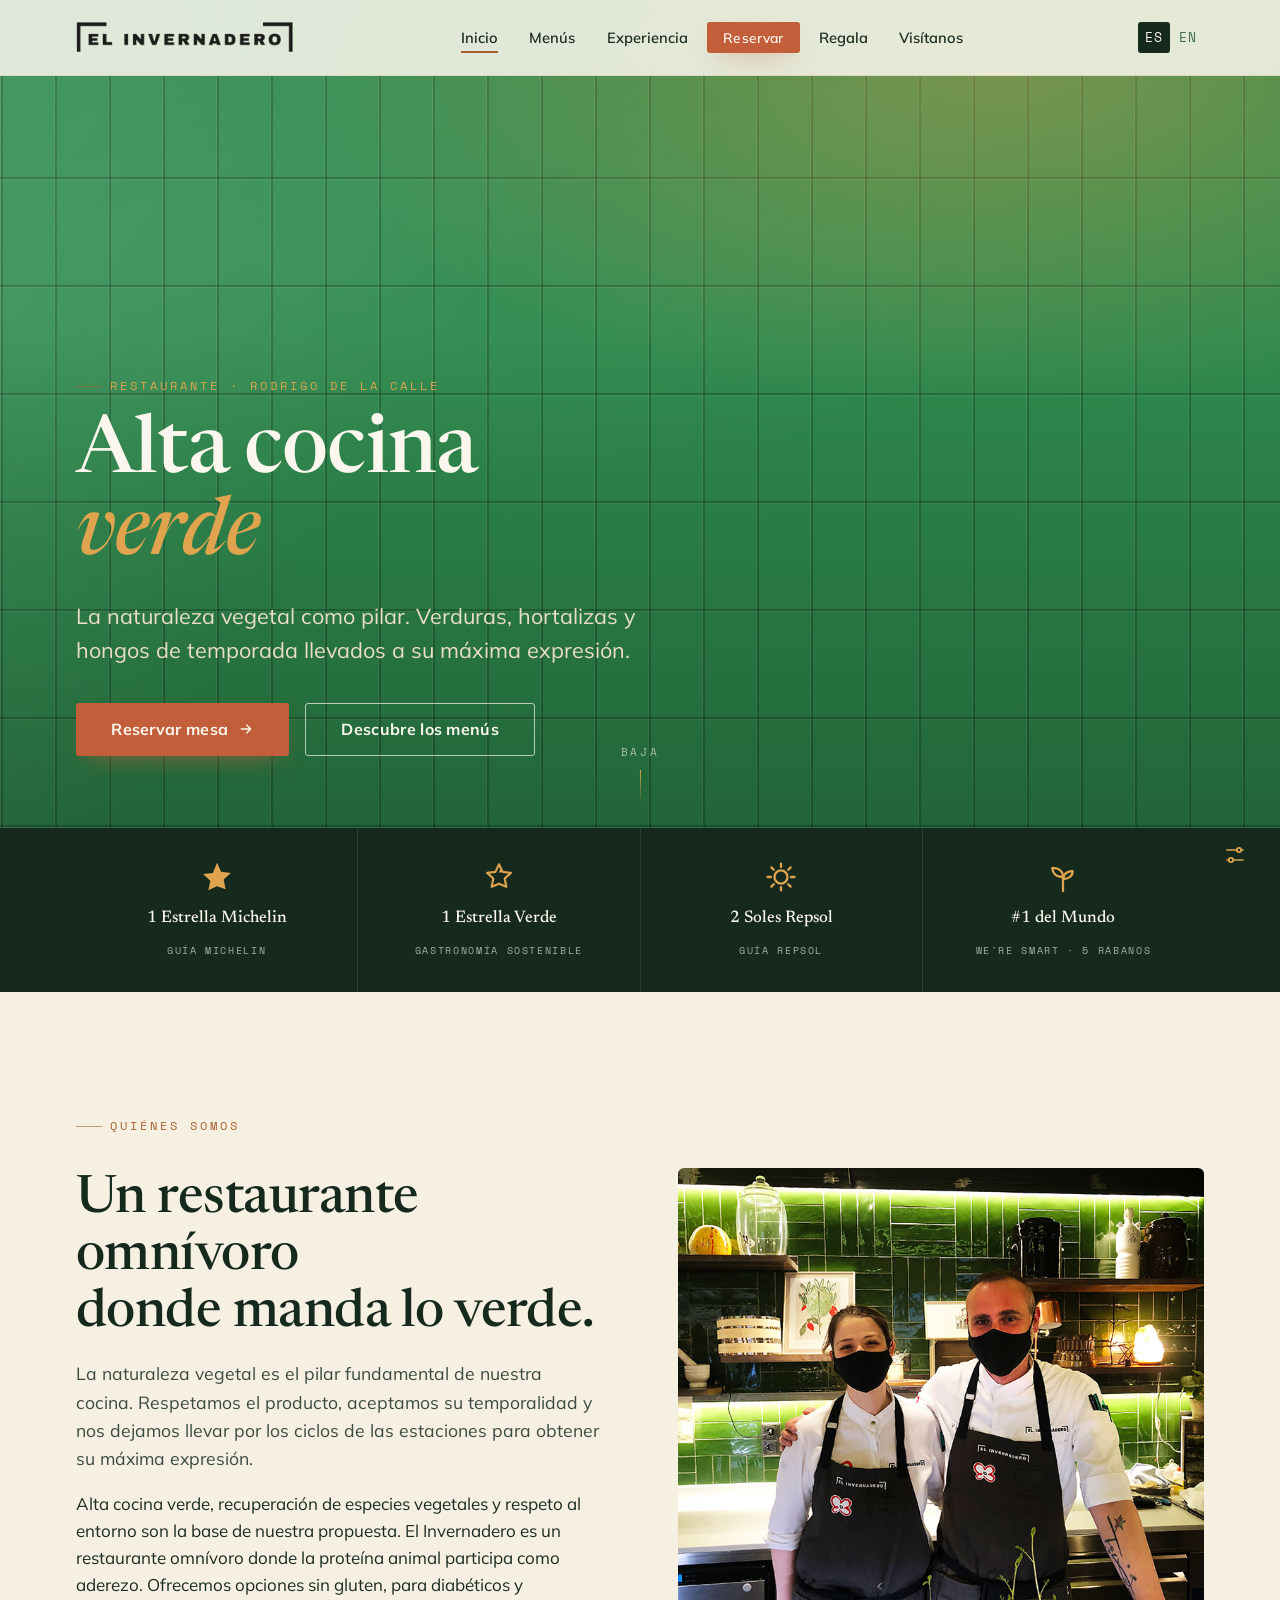
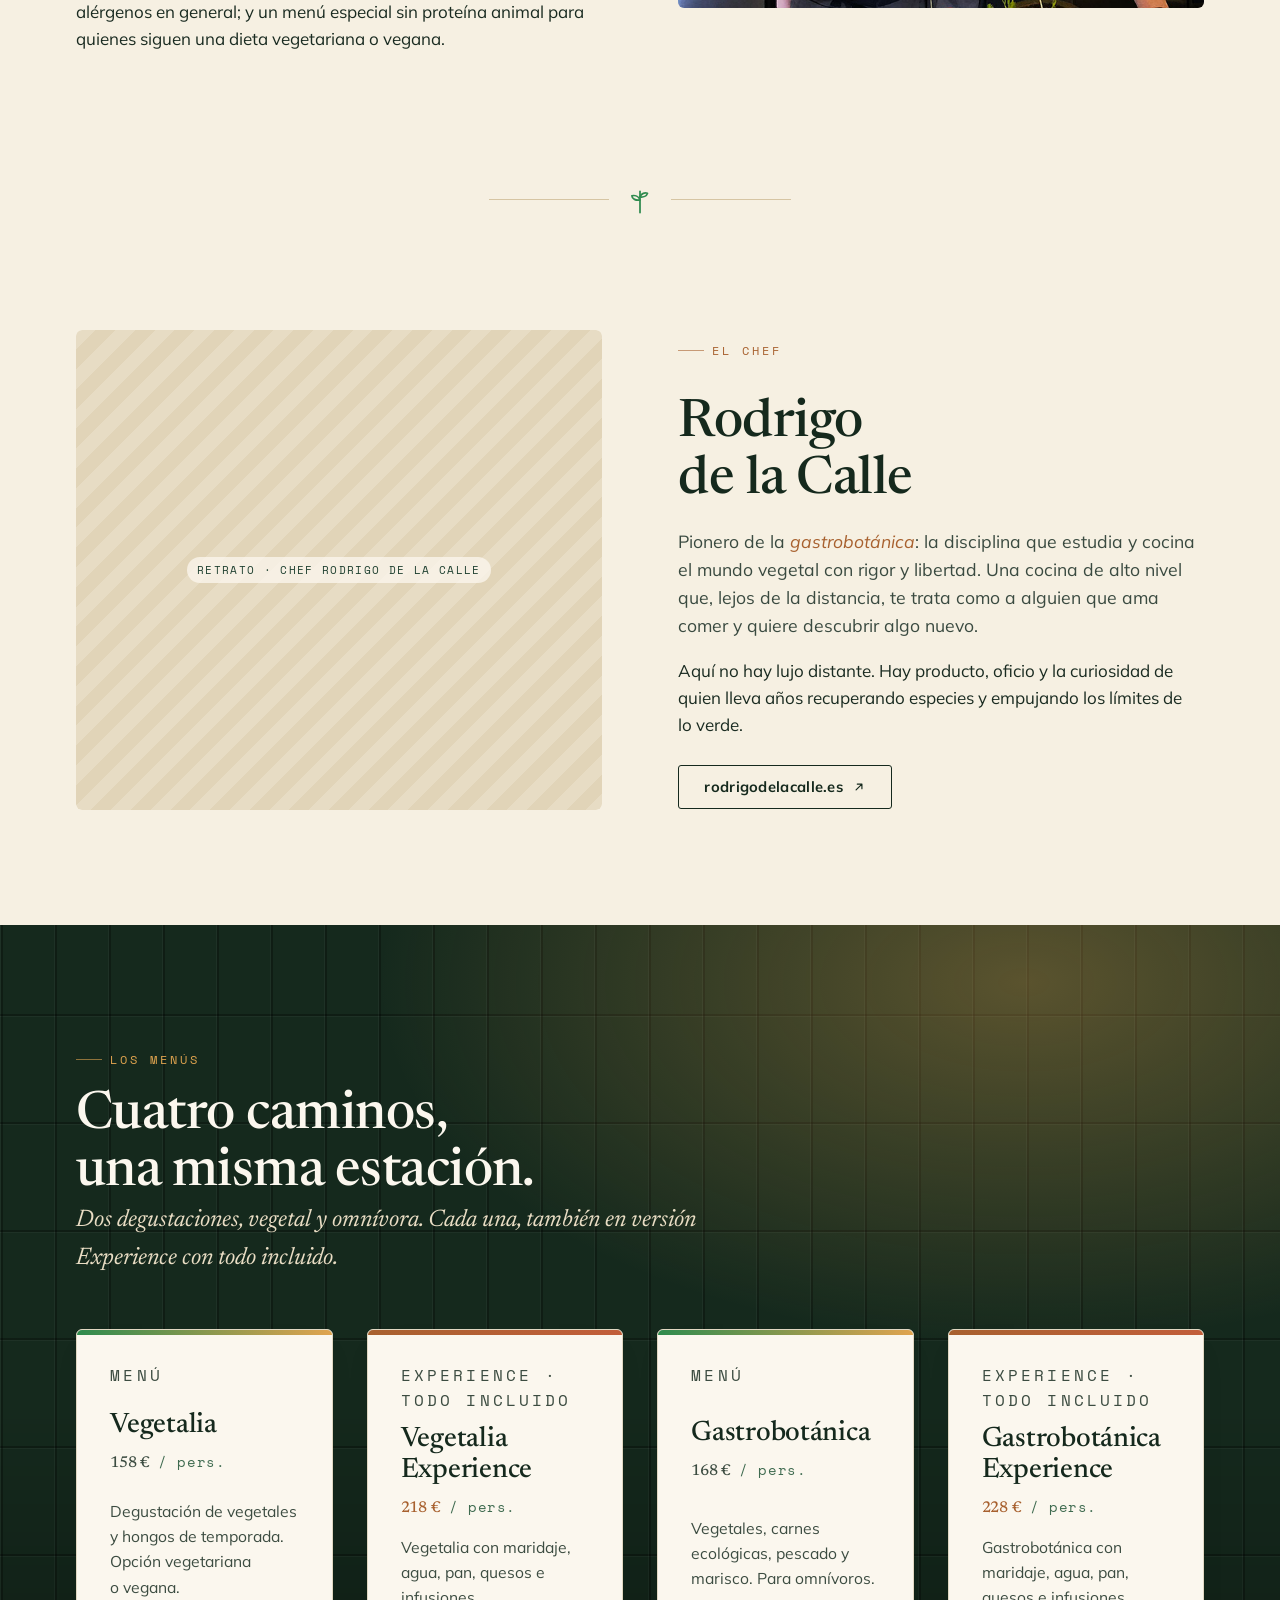
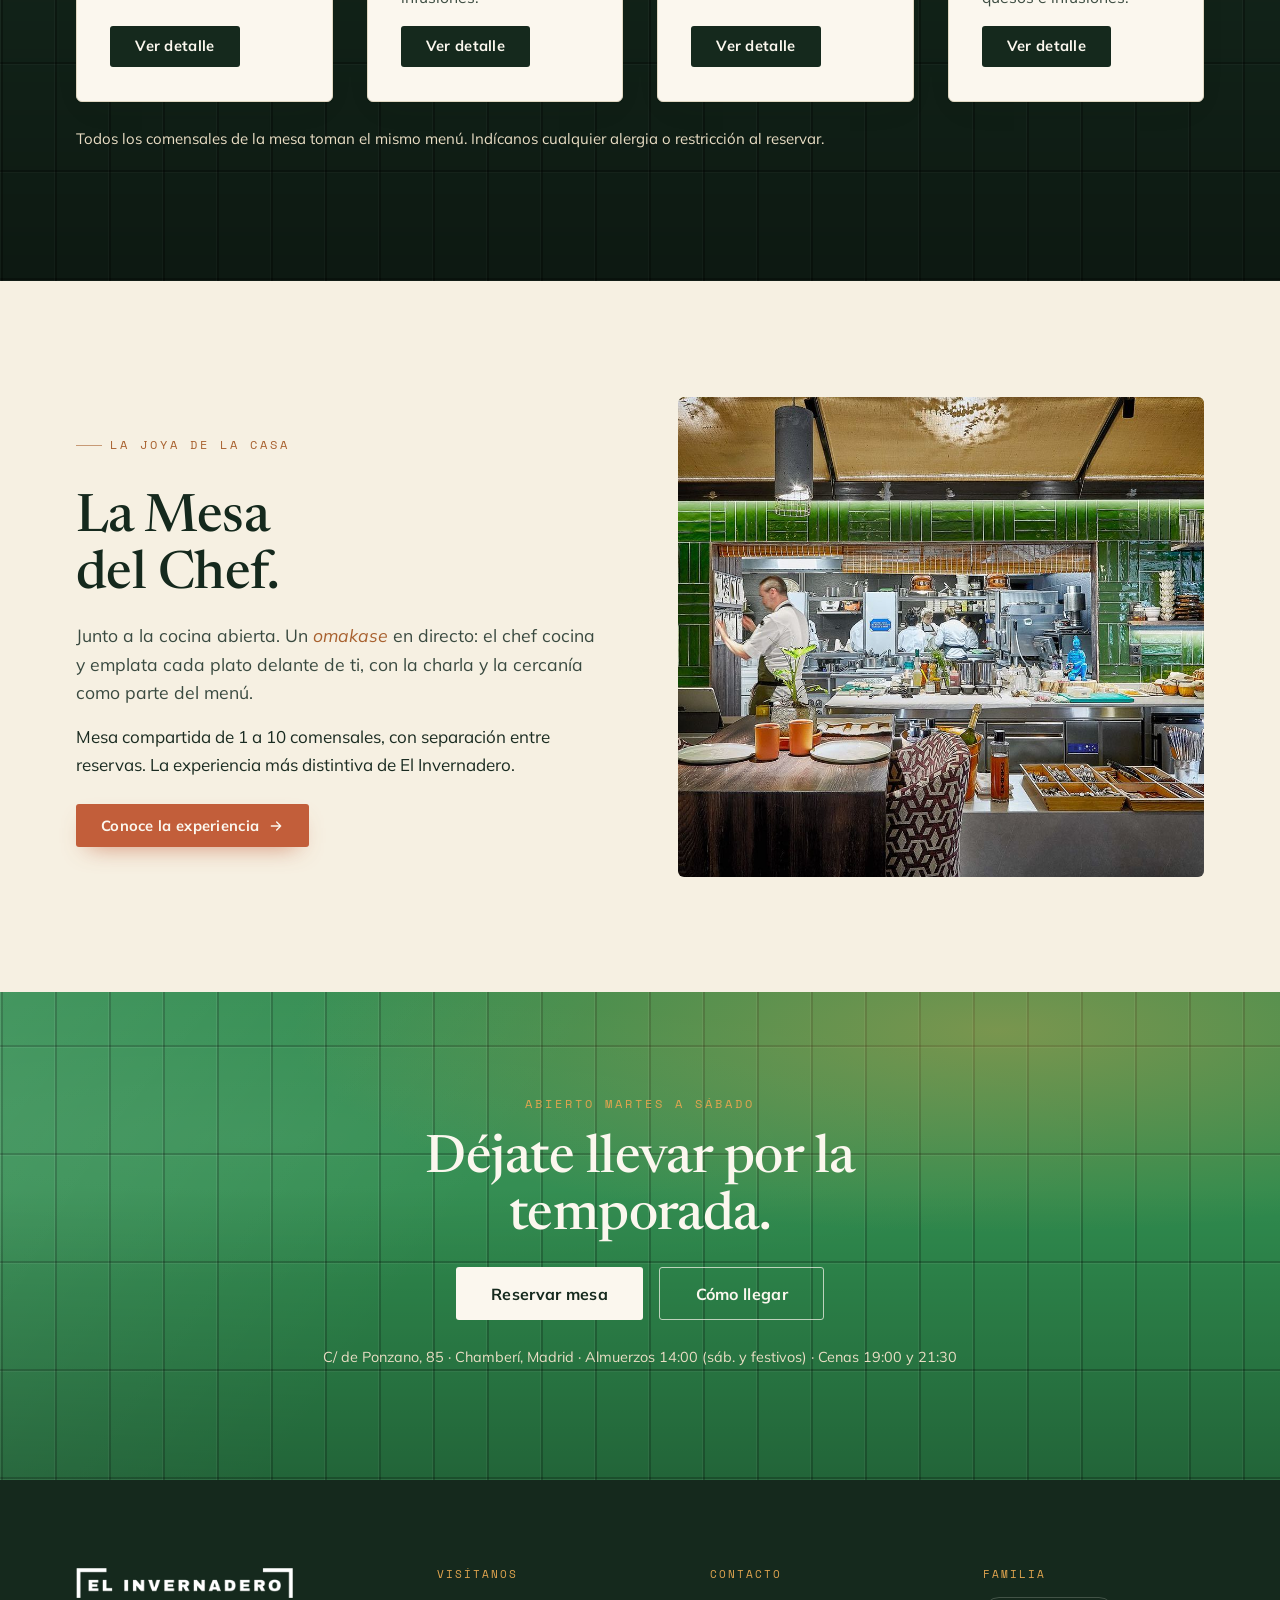
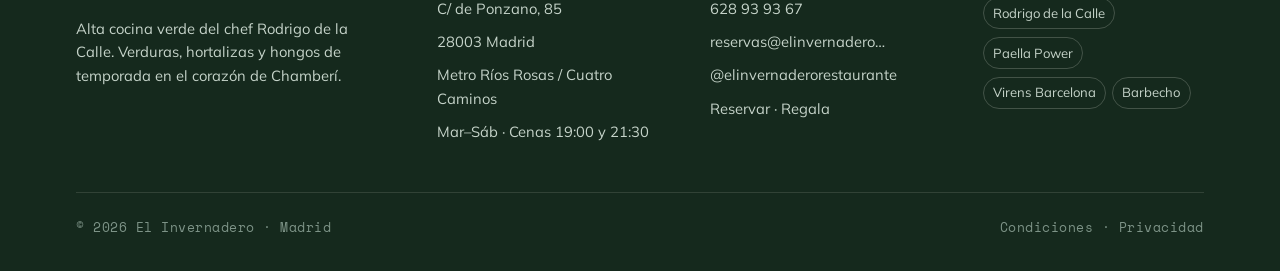
==== index.html @ 63621011 "First commit" ====
<!DOCTYPE html>
<html lang="es">
<head>
<meta charset="utf-8">
<meta name="viewport" content="width=device-width, initial-scale=1">
<title>El Invernadero · Alta cocina verde · Madrid</title>
<meta name="description" content="El Invernadero, restaurante con estrella Michelin de cocina vegetal del chef Rodrigo de la Calle en Madrid. Alta cocina verde, cercana y de temporada.">
<link rel="preconnect" href="https://fonts.googleapis.com">
<link rel="preconnect" href="https://fonts.gstatic.com" crossorigin>
<link href="https://fonts.googleapis.com/css2?family=Newsreader:ital,opsz,wght@0,6..72,400;0,6..72,500;0,6..72,600;1,6..72,400;1,6..72,500&family=Mulish:wght@300;400;500;600;700;800&family=Space+Mono:wght@400;700&family=Cormorant+Garamond:ital,wght@0,400;0,500;0,600;1,500&family=Spectral:ital,wght@0,400;0,500;0,600;1,500&display=swap" rel="stylesheet">
<link rel="stylesheet" href="assets/styles.css">
</head>
<body data-screen-label="Inicio">

<!-- ===================== BARRA ===================== -->
<header class="barra">
  <div class="envoltura barra__envoltura">
    <a class="logo" href="index.html" aria-label="El Invernadero · Madrid · Inicio">
      <img class="logo__img" src="assets/img/logo-invernadero-oscuro.png" alt="El Invernadero · Madrid" width="289" height="40">
    </a>
    <nav class="nav nav__links" aria-label="Principal">
      <a href="index.html" class="activo">Inicio</a>
      <a href="menus.html">Menús</a>
      <a href="experiencia.html">Experiencia</a>
      <a href="reservar.html" class="btn btn--primario" style="padding:.62em 1.2em;font-size:.86rem;">Reservar</a>
      <a href="regala.html">Regala</a>
      <a href="visitanos.html">Visítanos</a>
    </nav>
    <div class="idioma" aria-label="Idioma">
      <button class="on" data-idioma="es">ES</button>
      <button data-idioma="en">EN</button>
    </div>
    <button class="hamburguesa" aria-label="Abrir menú" aria-expanded="false"><span></span></button>
  </div>
</header>

<!-- menú móvil -->
<nav class="nav-movil" aria-label="Móvil">
  <a href="index.html" class="activo"><span>Inicio</span><span class="num">01</span></a>
  <a href="menus.html"><span>Menús</span><span class="num">02</span></a>
  <a href="experiencia.html"><span>Experiencia</span><span class="num">03</span></a>
  <a href="reservar.html"><span>Reservar</span><span class="num">04</span></a>
  <a href="regala.html"><span>Regala</span><span class="num">05</span></a>
  <a href="visitanos.html"><span>Visítanos</span><span class="num">06</span></a>
</nav>

<main>
<!-- ===================== HERO ===================== -->
<section class="hero azulejo" aria-label="Bienvenida">
  <div class="envoltura"><div class="hero__interior">
    <p class="eyebrow" style="color:var(--ambar);">Restaurante · Rodrigo de la Calle</p>
    <h1 class="display reveal">Alta cocina<br><em class="acento" style="font-style:italic;color:var(--ambar);">verde</em></h1>
    <p class="hero__sub reveal" data-d="1">La naturaleza vegetal como pilar. Verduras, hortalizas y hongos de temporada llevados a su máxima expresión.</p>
    <div class="hero__cta reveal" data-d="2">
      <a href="reservar.html" class="btn btn--primario btn--grande">Reservar mesa
        <svg width="16" height="16" viewBox="0 0 24 24" fill="none" stroke="currentColor" stroke-width="2" stroke-linecap="round" stroke-linejoin="round"><path d="M5 12h14M13 6l6 6-6 6"/></svg>
      </a>
      <a href="menus.html" class="btn btn--linea-clara btn--grande">Descubre los menús</a>
    </div>
  </div></div>
  <div class="hero__scroll" aria-hidden="true"><span>Baja</span><i></i></div>
</section>

<!-- ===================== PREMIOS ===================== -->
<section class="premios" aria-label="Reconocimientos">
  <div class="envoltura">
    <div class="premios__lista">
      <div class="premio reveal">
        <svg viewBox="0 0 24 24" fill="currentColor" aria-hidden="true"><path d="M12 2l2.9 6.3 6.9.8-5.1 4.7 1.4 6.8L12 18.6 5.9 21.4l1.4-6.8L2.2 9.9l6.9-.8z"/></svg>
        <b>1 Estrella Michelin</b><span>Guía Michelin</span>
      </div>
      <div class="premio reveal" data-d="1">
        <svg viewBox="0 0 24 24" fill="none" stroke="currentColor" stroke-width="1.5" stroke-linejoin="round" aria-hidden="true"><path d="M12 3l2.5 5.4 5.9.7-4.4 4 1.2 5.8L12 16.7 6.8 18.9 8 13.1 3.6 9.1l5.9-.7z"/><path d="M12 9c0-1.6 1.2-2.6 2.6-2.6 0 1.6-1.2 2.6-2.6 2.6Z" fill="currentColor" stroke="none"/></svg>
        <b>1 Estrella Verde</b><span>Gastronomía sostenible</span>
      </div>
      <div class="premio reveal" data-d="2">
        <svg viewBox="0 0 24 24" fill="none" stroke="currentColor" stroke-width="1.6" stroke-linecap="round" aria-hidden="true"><circle cx="12" cy="12" r="4.6"/><path d="M12 2.5v2.4M12 19.1v2.4M2.5 12h2.4M19.1 12h2.4M5.2 5.2l1.7 1.7M17.1 17.1l1.7 1.7M18.8 5.2l-1.7 1.7M6.9 17.1l-1.7 1.7"/></svg>
        <b>2 Soles Repsol</b><span>Guía Repsol</span>
      </div>
      <div class="premio reveal" data-d="3">
        <svg viewBox="0 0 24 24" fill="none" stroke="currentColor" stroke-width="1.6" stroke-linecap="round" stroke-linejoin="round" aria-hidden="true"><path d="M12 22V11"/><path d="M12 12C12 8 9 5.5 4.5 5.5 4.5 9.5 7.5 12 12 12Z"/><path d="M12 13.5c0-3.4 2.8-5.6 6.8-5.6 0 3.4-2.8 5.6-6.8 5.6Z"/></svg>
        <b>#1 del Mundo</b><span>We're Smart · 5 Rábanos</span>
      </div>
    </div>
  </div>
</section>

<!-- ===================== QUÉ ES ===================== -->
<section class="seccion">
  <div class="envoltura split">
    <div class="col-prosa reveal">
      <p class="eyebrow">Quiénes somos</p>
      <h2 class="titulo-seccion">Un restaurante omnívoro<br>donde manda lo verde.</h2>
      <p class="plomo">La naturaleza vegetal es el pilar fundamental de nuestra cocina. Respetamos el producto, aceptamos su temporalidad y nos dejamos llevar por los ciclos de las estaciones para obtener su máxima expresión.</p>
      <p>Alta cocina verde, recuperación de especies vegetales y respeto al entorno son la base de nuestra propuesta. El Invernadero es un restaurante omnívoro donde la proteína animal participa como aderezo. Ofrecemos opciones sin gluten, para diabéticos y alérgenos en general; y un menú especial sin proteína animal para quienes siguen una dieta vegetariana o vegana.</p>
    </div>
    <div class="media reveal" data-d="1" style="min-height:440px;">
      <!-- FOTO REAL: equipo de sala y cocina frente a la pared de azulejo verde -->
      <img src="assets/img/equipo.jpg" alt="Equipo de El Invernadero frente a la pared de azulejo verde esmeralda, con estantería de cristalería y plantas" loading="lazy" style="position:absolute;inset:0;width:100%;height:100%;object-fit:cover;">
    </div>
  </div>
</section>

<!-- divisor botánico -->
<div class="envoltura"><div class="divisor-bot" aria-hidden="true">
  <svg class="sprig" width="30" height="30" viewBox="0 0 24 24" fill="none" stroke="currentColor" stroke-width="1.4" stroke-linecap="round" stroke-linejoin="round"><path d="M12 22V5"/><path d="M12 12c-1-3-4-4-6.5-3.4C5.6 11.2 8.7 12.6 12 12Z"/><path d="M12 9.5c1-3 4-3.6 6-2.9C17.3 8.8 14.8 10 12 9.5Z"/></svg>
</div></div>

<!-- ===================== CHEF ===================== -->
<section class="seccion">
  <div class="envoltura split">
    <div class="media reveal" style="min-height:480px;order:-1;">
      <!-- FOTO: chef Rodrigo de la Calle -->
      <div class="ph" style="position:absolute;inset:0;" data-label="Retrato · Chef Rodrigo de la Calle"></div>
    </div>
    <div class="col-prosa reveal" data-d="1">
      <p class="eyebrow">El chef</p>
      <h2 class="titulo-seccion">Rodrigo<br>de la Calle</h2>
      <p class="plomo">Pionero de la <em class="acento">gastrobotánica</em>: la disciplina que estudia y cocina el mundo vegetal con rigor y libertad. Una cocina de alto nivel que, lejos de la distancia, te trata como a alguien que ama comer y quiere descubrir algo nuevo.</p>
      <p>Aquí no hay lujo distante. Hay producto, oficio y la curiosidad de quien lleva años recuperando especies y empujando los límites de lo verde.</p>
      <a href="https://rodrigodelacalle.es" target="_blank" rel="noopener" class="btn btn--linea" style="margin-top:.6rem;">rodrigodelacalle.es
        <svg width="14" height="14" viewBox="0 0 24 24" fill="none" stroke="currentColor" stroke-width="2" stroke-linecap="round" stroke-linejoin="round"><path d="M7 17L17 7M9 7h8v8"/></svg>
      </a>
    </div>
  </div>
</section>

<!-- ===================== AVANCE MENÚS ===================== -->
<section class="seccion azulejo azulejo--bosque sobre-verde">
  <div class="envoltura">
    <div style="max-width:62ch;margin-bottom:clamp(2rem,4vw,3.4rem);" class="reveal">
      <p class="eyebrow">Los menús</p>
      <h2 class="titulo-seccion">Cuatro caminos,<br>una misma estación.</h2>
      <p class="subtitulo">Dos degustaciones, vegetal y omnívora. Cada una, también en versión Experience con todo incluido.</p>
    </div>
    <div class="grid grid--4">
      <article class="menu-card reveal">
        <span class="menu-card__cinta"></span>
        <p class="menu-card__tipo">Menú</p>
        <h3>Vegetalia</h3>
        <p class="menu-card__precio">158&nbsp;€<small> / pers.</small></p>
        <p>Degustación de vegetales y hongos de temporada. Opción vegetariana o vegana.</p>
        <a href="menus.html#vegetalia" class="btn btn--verde">Ver detalle</a>
      </article>
      <article class="menu-card menu-card--exp reveal" data-d="1">
        <span class="menu-card__cinta"></span>
        <p class="menu-card__tipo">Experience · todo incluido</p>
        <h3>Vegetalia Experience</h3>
        <p class="menu-card__precio">218&nbsp;€<small> / pers.</small></p>
        <p>Vegetalia con maridaje, agua, pan, quesos e infusiones.</p>
        <a href="menus.html#vegetalia-exp" class="btn btn--verde">Ver detalle</a>
      </article>
      <article class="menu-card reveal" data-d="2">
        <span class="menu-card__cinta"></span>
        <p class="menu-card__tipo">Menú</p>
        <h3>Gastrobotánica</h3>
        <p class="menu-card__precio">168&nbsp;€<small> / pers.</small></p>
        <p>Vegetales, carnes ecológicas, pescado y marisco. Para omnívoros.</p>
        <a href="menus.html#gastrobotanica" class="btn btn--verde">Ver detalle</a>
      </article>
      <article class="menu-card menu-card--exp reveal" data-d="3">
        <span class="menu-card__cinta"></span>
        <p class="menu-card__tipo">Experience · todo incluido</p>
        <h3>Gastrobotánica Experience</h3>
        <p class="menu-card__precio">228&nbsp;€<small> / pers.</small></p>
        <p>Gastrobotánica con maridaje, agua, pan, quesos e infusiones.</p>
        <a href="menus.html#gastrobotanica-exp" class="btn btn--verde">Ver detalle</a>
      </article>
    </div>
    <p style="margin-top:1.6rem;color:#e9ddc4;font-size:.94rem;">Todos los comensales de la mesa toman el mismo menú. Indícanos cualquier alergia o restricción al reservar.</p>
  </div>
</section>

<!-- ===================== MESA DEL CHEF ===================== -->
<section class="seccion">
  <div class="envoltura split">
    <div class="col-prosa reveal">
      <p class="eyebrow">La joya de la casa</p>
      <h2 class="titulo-seccion">La Mesa<br>del Chef.</h2>
      <p class="plomo">Junto a la cocina abierta. Un <em class="acento">omakase</em> en directo: el chef cocina y emplata cada plato delante de ti, con la charla y la cercanía como parte del menú.</p>
      <p>Mesa compartida de 1 a 10 comensales, con separación entre reservas. La experiencia más distintiva de El Invernadero.</p>
      <a href="experiencia.html" class="btn btn--primario" style="margin-top:.6rem;">Conoce la experiencia
        <svg width="16" height="16" viewBox="0 0 24 24" fill="none" stroke="currentColor" stroke-width="2" stroke-linecap="round" stroke-linejoin="round"><path d="M5 12h14M13 6l6 6-6 6"/></svg>
      </a>
    </div>
    <div class="media reveal" data-d="1" style="min-height:480px;">
      <!-- FOTO REAL: la cocina abierta / mesa del chef contra el azulejo verde -->
      <img src="assets/img/cocina-abierta.jpg" alt="La Mesa del Chef de El Invernadero: cocina abierta con cristalería de laboratorio y alambiques de cobre contra la pared de azulejo verde" loading="lazy" style="position:absolute;inset:0;width:100%;height:100%;object-fit:cover;">
    </div>
  </div>
</section>

<!-- ===================== BANDA CTA ===================== -->
<section class="banda azulejo seccion--ajustado sobre-verde" style="padding-top:clamp(56px,8vw,96px);padding-bottom:clamp(56px,8vw,96px);">
  <div class="envoltura centro">
    <p class="eyebrow solo" style="justify-content:center;color:var(--ambar);">Abierto martes a sábado</p>
    <h2 class="titulo-seccion reveal" style="color:var(--blanco-roto);max-width:18ch;margin:0 auto 1.4rem;">Déjate llevar por la temporada.</h2>
    <div class="hero__cta reveal" data-d="1" style="justify-content:center;">
      <a href="reservar.html" class="btn btn--claro btn--grande">Reservar mesa</a>
      <a href="visitanos.html" class="btn btn--linea-clara btn--grande">Cómo llegar</a>
    </div>
    <p style="margin-top:1.6rem;color:#e9ddc4;font-size:.9rem;">C/ de Ponzano, 85 · Chamberí, Madrid · Almuerzos 14:00 (sáb. y festivos) · Cenas 19:00 y 21:30</p>
  </div>
</section>
</main>

<!-- ===================== FOOTER ===================== -->
<footer class="pie">
  <div class="envoltura">
    <div class="pie__top">
      <div class="pie__logo">
        <a class="logo" href="index.html" aria-label="El Invernadero · Madrid">
          <img class="logo__img" src="assets/img/logo-invernadero-blanco.png" alt="El Invernadero · Madrid" width="289" height="40">
        </a>
        <p style="margin-top:1.2rem;font-size:.92rem;max-width:34ch;">Alta cocina verde del chef Rodrigo de la Calle. Verduras, hortalizas y hongos de temporada en el corazón de Chamberí.</p>
      </div>
      <div>
        <h4>Visítanos</h4>
        <ul>
          <li>C/ de Ponzano, 85</li>
          <li>28003 Madrid</li>
          <li>Metro Ríos Rosas / Cuatro Caminos</li>
          <li>Mar–Sáb · Cenas 19:00 y 21:30</li>
        </ul>
      </div>
      <div>
        <h4>Contacto</h4>
        <ul>
          <li><a href="tel:+34628939367">628 93 93 67</a></li>
          <li><a href="mailto:reservas@elinvernaderorestaurante.com">reservas@elinvernadero…</a></li>
          <li><a href="https://www.instagram.com/elinvernaderorestaurante" target="_blank" rel="noopener">@elinvernaderorestaurante</a></li>
          <li><a href="reservar.html">Reservar</a> · <a href="regala.html">Regala</a></li>
        </ul>
      </div>
      <div>
        <h4>Familia</h4>
        <div class="pie__hermanas">
          <a href="https://rodrigodelacalle.es" target="_blank" rel="noopener">Rodrigo de la Calle</a>
          <a href="#">Paella Power</a>
          <a href="#">Virens Barcelona</a>
          <a href="#">Barbecho</a>
        </div>
      </div>
    </div>
    <div class="pie__bottom">
      <span>© 2026 El Invernadero · Madrid</span>
      <span><a href="#">Condiciones</a> · <a href="#">Privacidad</a></span>
    </div>
  </div>
</footer>

<!-- ===================== AJUSTES ===================== -->
<button class="ajustes-btn" aria-label="Ajustes de diseño" aria-expanded="false">
  <svg viewBox="0 0 24 24" fill="none" stroke="currentColor" stroke-width="1.7" stroke-linecap="round" aria-hidden="true"><path d="M4 7h10M18 7h2M4 17h2M10 17h10"/><circle cx="16" cy="7" r="2.2"/><circle cx="8" cy="17" r="2.2"/></svg>
</button>
<aside class="ajustes" role="dialog" aria-label="Ajustes de diseño">
  <p class="ajustes__t">Personaliza</p>
  <h3 class="ajustes__s">Ajustes de diseño</h3>
  <div class="ajustes__grupo">
    <label>Verde del azulejo</label>
    <div class="swatches" data-swatch="verde">
      <button data-val="#2f8b4e" style="background:#2f8b4e" aria-label="Esmeralda"></button>
      <button data-val="#1f6a3a" style="background:#1f6a3a" aria-label="Bosque"></button>
      <button data-val="#2f8273" style="background:#2f8273" aria-label="Verde mar"></button>
      <button data-val="#5a7e2c" style="background:#5a7e2c" aria-label="Oliva"></button>
    </div>
  </div>
  <div class="ajustes__grupo">
    <label>Acento cálido</label>
    <div class="swatches" data-swatch="acento">
      <button data-val="#c25e3a" style="background:#c25e3a" aria-label="Terracota"></button>
      <button data-val="#a8612f" style="background:#a8612f" aria-label="Cobre"></button>
      <button data-val="#bb8a3c" style="background:#bb8a3c" aria-label="Ámbar"></button>
    </div>
  </div>
  <div class="ajustes__grupo">
    <label>Serif de titulares</label>
    <div class="seg" data-seg="serif">
      <button data-val="Newsreader">Newsreader</button>
      <button data-val="Cormorant">Cormorant</button>
      <button data-val="Spectral">Spectral</button>
    </div>
  </div>
  <div class="ajustes__grupo">
    <label>Intensidad del azulejo</label>
    <input type="range" min="0" max="10" step="1" data-slider="azulejo" aria-label="Intensidad del azulejo">
  </div>
  <div class="ajustes__grupo">
    <label>Líneas botánicas</label>
    <div class="seg" data-seg="botanica">
      <button data-val="1">Sí</button>
      <button data-val="0">No</button>
    </div>
  </div>
  <button class="ajustes__reset">↺ Restablecer</button>
</aside>

<script src="assets/site.js"></script>
</body>
</html>
---- assets/styles.css ----
/* ============================================================
   EL INVERNADERO — Alta cocina verde · Madrid
   Sistema de diseño · botánico, cálido, cercano · Michelin
   ============================================================ */

/* ---------- TOKENS ---------- */
:root{
  /* Verdes (el azulejo del restaurante) */
  --verde-azulejo:#2f8b4e;     /* esmeralda brillante de la pared */
  --verde-azulejo-osc:#1f6a3a;
  --verde-bosque:#15291d;      /* casi negro verde, secciones oscuras */
  --verde-profundo:#1f4030;
  --verde-texto:#1a2b21;       /* texto principal (no negro puro) */
  --verde-suave:#3f6b50;

  /* Acentos cálidos (cobre / terracota / ámbar) */
  --cobre:#a8612f;
  --terracota:#c25e3a;
  --ambar:#e0a44f;             /* luz cálida colgante */

  /* Neutros naturales */
  --crema:#f6f0e2;
  --blanco-roto:#fbf7ee;
  --kraft:#e3d4b4;
  --kraft-osc:#c9b489;
  --linea:#e0d7c2;

  /* Intensidad del azulejo (controlable por Ajustes 0–1) */
  --azulejo-intensidad:1;

  /* Tipografía */
  --serif:'Newsreader',Georgia,serif;
  --sans:'Mulish',system-ui,sans-serif;
  --mono:'Space Mono','Courier New',monospace;

  /* Métricas */
  --max:1240px;
  --nav-h:76px;
  --radio:3px;
  --tile-w:54px;
  --tile-h:108px;

  --sombra-card:0 1px 2px rgba(21,41,29,.04),0 12px 32px -16px rgba(21,41,29,.18);
  --sombra-alta:0 24px 60px -28px rgba(21,41,29,.4);
}

/* ---------- RESET ---------- */
*{box-sizing:border-box;}
html{scroll-behavior:smooth;-webkit-text-size-adjust:100%;}
body{
  margin:0;
  font-family:var(--sans);
  color:var(--verde-texto);
  background:var(--crema);
  line-height:1.6;
  font-size:17px;
  font-weight:400;
  -webkit-font-smoothing:antialiased;
  text-rendering:optimizeLegibility;
  overflow-x:hidden;
}
img{max-width:100%;display:block;}
a{color:inherit;text-decoration:none;}
button{font-family:inherit;cursor:pointer;border:none;background:none;}
h1,h2,h3,h4{font-family:var(--serif);font-weight:500;line-height:1.08;margin:0;letter-spacing:-.01em;color:var(--verde-bosque);}
p{margin:0 0 1em;text-wrap:pretty;}
::selection{background:var(--ambar);color:var(--verde-bosque);}

/* ---------- LAYOUT ---------- */
.envoltura{max-width:var(--max);margin:0 auto;padding:0 clamp(20px,5vw,56px);}
.seccion{padding:clamp(64px,9vw,128px) 0;}
.seccion--ajustado{padding:clamp(48px,6vw,80px) 0;}
.centro{text-align:center;}

/* ---------- TIPOGRAFÍA UTIL ---------- */
.eyebrow{
  font-family:var(--mono);
  font-size:.72rem;
  letter-spacing:.26em;
  text-transform:uppercase;
  color:var(--cobre);
  margin:0 0 1.1rem;
  display:inline-flex;
  align-items:center;
  gap:.7em;
}
.eyebrow::before{
  content:"";width:26px;height:1px;background:var(--cobre);opacity:.6;
}
.eyebrow.solo::before{display:none;}
.display{font-size:clamp(2.6rem,6.4vw,5rem);line-height:1.02;}
.titulo-seccion{font-size:clamp(2rem,4.4vw,3.3rem);}
.subtitulo{font-family:var(--serif);font-style:italic;font-size:clamp(1.15rem,2vw,1.5rem);color:var(--verde-suave);font-weight:400;}
.plomo{font-size:1.1rem;color:#3a4a40;max-width:60ch;}
em.acento{font-style:italic;color:var(--cobre);}

/* ---------- AZULEJO (pared esmeralda) ---------- */
.azulejo{position:relative;background-color:var(--verde-azulejo);isolation:isolate;}
.azulejo::before{
  content:"";position:absolute;inset:0;z-index:-1;opacity:var(--azulejo-intensidad);
  background-image:
    /* brillo de lámpara cálida */
    radial-gradient(120% 90% at 78% 8%, rgba(224,164,79,.42), rgba(224,164,79,0) 46%),
    /* sombra inferior */
    linear-gradient(180deg, rgba(0,0,0,0) 40%, rgba(0,0,0,.28)),
    /* sheen diagonal */
    linear-gradient(125deg, rgba(255,255,255,.10), rgba(255,255,255,0) 38%),
    /* lechada vertical (con bisel) */
    repeating-linear-gradient(90deg,
      rgba(255,255,255,.07) 0 1px,
      rgba(0,0,0,.22) 1px 3px,
      rgba(0,0,0,0) 3px var(--tile-w)),
    /* lechada horizontal (con bisel) */
    repeating-linear-gradient(0deg,
      rgba(255,255,255,.07) 0 1px,
      rgba(0,0,0,.22) 1px 3px,
      rgba(0,0,0,0) 3px var(--tile-h)),
    /* veteado de esmalte */
    radial-gradient(140% 60% at 20% 30%, rgba(255,255,255,.05), transparent 50%);
  background-color:var(--verde-azulejo);
}
.azulejo--bosque{background-color:var(--verde-bosque);}
.azulejo--bosque::before{
  background-image:
    radial-gradient(120% 90% at 80% 6%, rgba(224,164,79,.34), rgba(224,164,79,0) 42%),
    linear-gradient(180deg, rgba(0,0,0,0) 50%, rgba(0,0,0,.4)),
    repeating-linear-gradient(90deg, rgba(255,255,255,.04) 0 1px, rgba(0,0,0,.3) 1px 3px, transparent 3px var(--tile-w)),
    repeating-linear-gradient(0deg, rgba(255,255,255,.04) 0 1px, rgba(0,0,0,.3) 1px 3px, transparent 3px var(--tile-h));
  background-color:var(--verde-bosque);
}
.sobre-verde,.sobre-verde h1,.sobre-verde h2,.sobre-verde h3{color:var(--blanco-roto);}
.sobre-verde .eyebrow{color:var(--ambar);}
.sobre-verde .eyebrow::before{background:var(--ambar);}
.sobre-verde .subtitulo{color:#e9ddc4;}

/* ---------- BOTÓN ---------- */
.btn{
  display:inline-flex;align-items:center;gap:.6em;
  font-family:var(--sans);font-weight:700;font-size:.92rem;
  letter-spacing:.02em;padding:.92em 1.7em;border-radius:var(--radio);
  transition:transform .25s ease,background .25s ease,color .25s ease,box-shadow .25s ease;
  line-height:1;white-space:nowrap;
}
.btn svg{transition:transform .3s ease;}
.btn:hover svg{transform:translateX(3px);}
.btn--primario{background:var(--terracota);color:var(--blanco-roto);box-shadow:0 10px 24px -12px rgba(194,94,58,.8);}
.btn--primario:hover{background:#a94e2f;transform:translateY(-2px);}
.btn--verde{background:var(--verde-bosque);color:var(--blanco-roto);}
.btn--verde:hover{background:var(--verde-profundo);transform:translateY(-2px);}
.btn--linea{border:1.5px solid currentColor;color:var(--verde-bosque);}
.btn--linea:hover{background:var(--verde-bosque);color:var(--blanco-roto);}
.btn--claro{background:var(--blanco-roto);color:var(--verde-bosque);}
.btn--claro:hover{background:#fff;transform:translateY(-2px);}
.btn--linea-clara{border:1.5px solid rgba(251,247,238,.7);color:var(--blanco-roto);}
.btn--linea-clara:hover{background:var(--blanco-roto);color:var(--verde-bosque);border-color:transparent;}
.btn--grande{padding:1.1em 2.2em;font-size:1rem;}

/* ---------- NAV ---------- */
.barra{
  position:fixed;top:0;left:0;right:0;z-index:120;height:var(--nav-h);
  display:flex;align-items:center;
  background:rgba(251,247,238,.86);backdrop-filter:blur(14px);
  border-bottom:1px solid var(--linea);
  transition:background .3s ease,border-color .3s ease;
}
.barra__envoltura{display:flex;align-items:center;justify-content:space-between;width:100%;}
.logo{display:flex;align-items:center;gap:.6rem;}
.logo__img{height:clamp(24px,2.4vw,30px);width:auto;display:block;}
.pie__logo .logo__img{height:30px;}
.logo__mark{width:34px;height:34px;flex:none;color:var(--verde-azulejo);}
.logo__txt{font-family:var(--serif);font-size:1.32rem;font-weight:600;color:var(--verde-bosque);line-height:1;letter-spacing:-.01em;}
.logo__txt small{display:block;font-family:var(--mono);font-size:.52rem;letter-spacing:.34em;color:var(--cobre);font-weight:400;margin-top:3px;text-transform:uppercase;}
.nav{display:flex;align-items:center;gap:.4rem;}
.nav a{
  font-size:.92rem;font-weight:600;padding:.55em .85em;border-radius:var(--radio);
  color:var(--verde-texto);position:relative;transition:color .2s ease;
}
.nav a:not(.btn)::after{
  content:"";position:absolute;left:.85em;right:.85em;bottom:.32em;height:1.5px;
  background:var(--cobre);transform:scaleX(0);transform-origin:left;transition:transform .26s ease;
}
.nav a:not(.btn):hover::after,.nav a.activo::after{transform:scaleX(1);}
.nav a.activo{color:var(--verde-bosque);}
/* el botón Reservar de la barra siempre con texto claro (vence a .nav a y .activo) */
.barra .nav a.btn--primario{color:var(--blanco-roto);}
.idioma{display:flex;align-items:center;gap:.1rem;margin-left:.4rem;font-family:var(--mono);font-size:.74rem;}
.idioma button{padding:.4em .55em;border-radius:var(--radio);color:var(--verde-suave);letter-spacing:.06em;}
.idioma button.on{background:var(--verde-bosque);color:var(--blanco-roto);}
.idioma button:not(.on):hover{color:var(--verde-bosque);}
.hamburguesa{display:none;width:44px;height:44px;border-radius:var(--radio);align-items:center;justify-content:center;color:var(--verde-bosque);}
.hamburguesa span{position:relative;width:22px;height:2px;background:currentColor;display:block;transition:.3s;}
.hamburguesa span::before,.hamburguesa span::after{content:"";position:absolute;left:0;width:22px;height:2px;background:currentColor;transition:.3s;}
.hamburguesa span::before{top:-7px;}
.hamburguesa span::after{top:7px;}
body.menu-abierto .hamburguesa span{background:transparent;}
body.menu-abierto .hamburguesa span::before{top:0;transform:rotate(45deg);}
body.menu-abierto .hamburguesa span::after{top:0;transform:rotate(-45deg);}

/* Menú móvil */
.nav-movil{
  position:fixed;inset:var(--nav-h) 0 0;z-index:115;
  background:var(--verde-bosque);
  transform:translateY(-100%);opacity:0;visibility:hidden;
  transition:transform .4s cubic-bezier(.4,0,.2,1),opacity .3s ease,visibility .4s;
  display:flex;flex-direction:column;justify-content:center;
  padding:0 8vw;
}
body.menu-abierto .nav-movil{transform:translateY(0);opacity:1;visibility:visible;}
.nav-movil a{
  font-family:var(--serif);font-size:2rem;color:var(--blanco-roto);padding:.45rem 0;
  border-bottom:1px solid rgba(251,247,238,.12);display:flex;align-items:center;justify-content:space-between;
  opacity:0;transform:translateY(14px);
}
body.menu-abierto .nav-movil a{opacity:1;transform:none;transition:opacity .4s ease,transform .4s ease;}
body.menu-abierto .nav-movil a:nth-child(1){transition-delay:.08s;}
body.menu-abierto .nav-movil a:nth-child(2){transition-delay:.13s;}
body.menu-abierto .nav-movil a:nth-child(3){transition-delay:.18s;}
body.menu-abierto .nav-movil a:nth-child(4){transition-delay:.23s;}
body.menu-abierto .nav-movil a:nth-child(5){transition-delay:.28s;}
body.menu-abierto .nav-movil a:nth-child(6){transition-delay:.33s;}
.nav-movil a .num{font-family:var(--mono);font-size:.8rem;color:var(--ambar);}
.nav-movil a.activo{color:var(--ambar);}

/* ---------- HERO ---------- */
.hero{position:relative;min-height:92vh;display:flex;align-items:flex-end;padding-top:var(--nav-h);overflow:hidden;}
.hero>.envoltura{width:100%;}
.hero__interior{padding-bottom:clamp(48px,8vh,96px);max-width:60ch;}
.hero .display{color:var(--blanco-roto);}
.hero__sub{color:#ecdfc6;font-size:clamp(1.05rem,1.7vw,1.35rem);max-width:48ch;margin:1.4rem 0 2.2rem;}
.hero__cta{display:flex;gap:1rem;flex-wrap:wrap;}
.hero__scroll{position:absolute;bottom:24px;left:50%;transform:translateX(-50%);color:rgba(251,247,238,.6);font-family:var(--mono);font-size:.66rem;letter-spacing:.24em;text-transform:uppercase;display:flex;flex-direction:column;align-items:center;gap:.6rem;}
.hero__scroll i{width:1px;height:34px;background:linear-gradient(var(--ambar),transparent);display:block;animation:descender 1.9s ease-in-out infinite;}
@keyframes descender{0%,100%{opacity:.3;transform:scaleY(.6);}50%{opacity:1;transform:scaleY(1);}}

/* Página-cabecera (heros internos) */
.cabecera{position:relative;padding:calc(var(--nav-h) + clamp(56px,8vw,104px)) 0 clamp(48px,7vw,88px);overflow:hidden;}
.cabecera .display{font-size:clamp(2.4rem,5.4vw,4.2rem);}

/* ---------- PREMIOS ---------- */
.premios{background:var(--verde-bosque);}
.premios__lista{display:grid;grid-template-columns:repeat(4,1fr);gap:1px;background:rgba(251,247,238,.1);}
.premio{background:var(--verde-bosque);padding:2rem 1.4rem;text-align:center;display:flex;flex-direction:column;align-items:center;gap:.7rem;}
.premio svg{width:34px;height:34px;color:var(--ambar);}
.premio b{font-family:var(--serif);font-size:1.05rem;color:var(--blanco-roto);font-weight:500;}
.premio span{font-family:var(--mono);font-size:.64rem;letter-spacing:.16em;text-transform:uppercase;color:#9db3a3;}

/* ---------- TARJETAS / GRID ---------- */
.grid{display:grid;gap:clamp(20px,3vw,34px);}
.grid--2{grid-template-columns:repeat(2,1fr);}
.grid--3{grid-template-columns:repeat(3,1fr);}
.grid--4{grid-template-columns:repeat(4,1fr);}
.split{display:grid;grid-template-columns:1fr 1fr;gap:clamp(32px,6vw,88px);align-items:center;}
.split--texto-izq{}
.col-prosa>*+*{margin-top:1.1rem;}

/* Tarjeta de menú */
.menu-card{
  background:var(--blanco-roto);border:1px solid var(--linea);border-radius:6px;
  padding:clamp(1.6rem,2.6vw,2.4rem);display:flex;flex-direction:column;
  box-shadow:var(--sombra-card);position:relative;overflow:hidden;transition:transform .3s ease,box-shadow .3s ease,border-color .3s ease;
}
.menu-card:hover{transform:translateY(-4px);box-shadow:var(--sombra-alta);border-color:var(--kraft-osc);}
.menu-card__cinta{position:absolute;top:0;left:0;right:0;height:5px;background:linear-gradient(90deg,var(--verde-azulejo),var(--ambar));}
.menu-card--exp .menu-card__cinta{background:linear-gradient(90deg,var(--cobre),var(--terracota));}
.menu-card__tipo{font-family:var(--mono);font-size:.66rem;letter-spacing:.2em;text-transform:uppercase;color:var(--cobre);margin-bottom:.7rem;}
.menu-card h3{font-size:clamp(1.45rem,0.95rem + 1vw,1.95rem);line-height:1.1;margin-bottom:.3rem;overflow-wrap:break-word;hyphens:manual;}
.menu-card__precio{font-family:var(--serif);font-size:clamp(2.4rem,4vw,3.2rem);font-weight:500;color:var(--verde-azulejo-osc);line-height:1;margin:.6rem 0 1.1rem;letter-spacing:-.02em;}
.menu-card--exp .menu-card__precio{color:var(--cobre);}
.menu-card__precio small{font-size:.9rem;color:var(--verde-suave);font-family:var(--mono);letter-spacing:.04em;}
.menu-card p{font-size:.98rem;color:#42524760;color:#3c4c41;flex-grow:1;}
.incluye{list-style:none;padding:0;margin:.4rem 0 1.4rem;display:flex;flex-wrap:wrap;gap:.5rem;}
.incluye li{font-size:.78rem;font-family:var(--sans);font-weight:600;color:var(--verde-suave);background:#eef3e9;border:1px solid #dde7d4;padding:.34em .7em;border-radius:99px;}
.menu-card .btn{align-self:flex-start;margin-top:auto;}

/* cartas claras dentro de secciones verdes: restablecer color de texto */
.menu-card,.exp-card,.opcion,.resumen .opcion{color:var(--verde-texto);}
.menu-card h3,.exp-card h3,.exp-card h2,.opcion b{color:var(--verde-bosque);}

/* Tarjeta simple / experiencia */
.exp-card{background:var(--blanco-roto);border:1px solid var(--linea);border-radius:6px;overflow:hidden;box-shadow:var(--sombra-card);display:flex;flex-direction:column;}
.exp-card--estrella{border-color:var(--cobre);box-shadow:var(--sombra-alta);}
.exp-card__cuerpo{padding:clamp(1.6rem,2.6vw,2.4rem);display:flex;flex-direction:column;flex-grow:1;}
.distintivo{position:absolute;top:1rem;left:1rem;z-index:3;font-family:var(--mono);font-size:.64rem;letter-spacing:.16em;text-transform:uppercase;background:var(--cobre);color:var(--blanco-roto);padding:.4em .8em;border-radius:99px;}
.dato-fila{display:flex;gap:.8rem;align-items:baseline;padding:.7rem 0;border-bottom:1px solid var(--linea);}
.dato-fila:last-child{border-bottom:none;}
.dato-fila b{font-family:var(--mono);font-size:.7rem;letter-spacing:.12em;text-transform:uppercase;color:var(--cobre);flex:none;width:96px;}

/* ---------- PLACEHOLDER DE IMAGEN ---------- */
.ph{
  position:relative;background:
    repeating-linear-gradient(135deg, #e7dcc4 0 14px, #e1d4b8 14px 28px);
  display:flex;align-items:center;justify-content:center;overflow:hidden;color:var(--verde-profundo);
  border-radius:6px;
}
.ph::after{content:attr(data-label);font-family:var(--mono);font-size:.7rem;letter-spacing:.12em;text-transform:uppercase;color:var(--verde-profundo);background:rgba(251,247,238,.78);padding:.5em .9em;border-radius:99px;max-width:80%;text-align:center;line-height:1.4;}
.ph--verde{background:repeating-linear-gradient(135deg,var(--verde-profundo) 0 14px,#234a37 14px 28px);}
.ph--verde::after{color:var(--blanco-roto);background:rgba(21,41,29,.6);}
.ph img{position:absolute;inset:0;width:100%;height:100%;object-fit:cover;}
.media{position:relative;border-radius:6px;overflow:hidden;}
.media img{width:100%;height:100%;object-fit:cover;}

/* ---------- CABECERA DE GRUPO ---------- */
.grupo-cab{display:flex;align-items:baseline;gap:1rem;margin:0 0 clamp(1.4rem,2.4vw,2rem);}
.grupo-cab h2{font-size:clamp(1.7rem,3vw,2.4rem);white-space:nowrap;}
.grupo-cab .linea{flex:1;height:1px;background:var(--linea);}
.grupo-cab .nota{font-family:var(--mono);font-size:.7rem;letter-spacing:.16em;text-transform:uppercase;color:var(--cobre);white-space:nowrap;}

/* ---------- MENÚ DETALLE (fila grande) ---------- */
.menu-fila{
  display:grid;grid-template-columns:1.15fr .85fr;gap:clamp(28px,4vw,64px);align-items:stretch;
  background:var(--blanco-roto);border:1px solid var(--linea);border-radius:10px;
  box-shadow:var(--sombra-card);overflow:hidden;scroll-margin-top:calc(var(--nav-h) + 24px);position:relative;
  transition:box-shadow .4s cubic-bezier(.2,.7,.3,1),border-color .4s ease,transform .4s cubic-bezier(.2,.7,.3,1);
}
.menu-fila::before{
  content:"";position:absolute;left:0;top:0;bottom:0;width:4px;z-index:2;
  background:var(--verde-azulejo);transform:scaleY(0);transform-origin:top;
  transition:transform .45s cubic-bezier(.2,.7,.3,1);
}
.menu-fila--exp::before{background:var(--cobre);}
.menu-fila:hover{box-shadow:var(--sombra-alta);border-color:var(--kraft-osc);transform:translateY(-6px);}
.menu-fila:hover::before{transform:scaleY(1);}
@media (prefers-reduced-motion:reduce){.menu-fila,.menu-fila:hover{transform:none;}}
.menu-fila+.menu-fila{margin-top:clamp(20px,3vw,32px);}
.menu-fila__cuerpo{padding:clamp(1.8rem,3vw,2.8rem);display:flex;flex-direction:column;}
.menu-fila__tipo{font-family:var(--mono);font-size:.68rem;letter-spacing:.2em;text-transform:uppercase;color:var(--cobre);margin-bottom:.8rem;display:flex;align-items:center;gap:.6em;}
.menu-fila h3{font-size:clamp(2rem,3.4vw,2.8rem);margin-bottom:.5rem;}
.menu-fila__desc{font-size:1.02rem;color:#3c4c41;max-width:54ch;}
.menu-fila__precio{font-family:var(--serif);font-size:clamp(2.8rem,4.4vw,3.8rem);font-weight:500;color:var(--verde-azulejo-osc);line-height:1;letter-spacing:-.02em;margin:.4rem 0 0;}
.menu-fila--exp .menu-fila__precio{color:var(--cobre);}
.menu-fila__precio small{font-size:.9rem;color:var(--verde-suave);font-family:var(--mono);letter-spacing:.04em;font-weight:400;}
.menu-fila__lado{
  background:#eef3e9;border-left:1px solid var(--linea);
  padding:clamp(1.8rem,3vw,2.6rem);display:flex;flex-direction:column;justify-content:center;
}
.menu-fila--exp .menu-fila__lado{background:#f4ece1;}
.menu-fila__lado h4{font-family:var(--mono);font-size:.7rem;letter-spacing:.16em;text-transform:uppercase;color:var(--verde-suave);margin:0 0 1rem;font-weight:400;}
.incluye-lista{list-style:none;padding:0;margin:0;display:flex;flex-direction:column;gap:.7rem;}
.incluye-lista li{display:flex;align-items:flex-start;gap:.7rem;font-size:.96rem;color:var(--verde-texto);}
.incluye-lista svg{width:17px;height:17px;flex:none;color:var(--verde-azulejo);margin-top:.18em;}
.menu-fila--exp .incluye-lista svg{color:var(--cobre);}
.menu-fila .acciones{display:flex;gap:.8rem;flex-wrap:wrap;align-items:center;margin-top:auto;padding-top:1.6rem;}
.menu-fila__apto{display:flex;flex-wrap:wrap;gap:.45rem;margin:1.2rem 0 0;}
.menu-fila__apto span{font-size:.74rem;font-weight:600;color:var(--verde-suave);background:#fff;border:1px solid #dde7d4;padding:.32em .7em;border-radius:99px;}
.menu-fila--exp .menu-fila__apto span{background:#fff;border-color:#e6d8c4;color:var(--cobre);}

/* ---------- CALLOUT / AVISO ---------- */
.aviso{
  display:flex;gap:1rem;align-items:flex-start;background:#eef3e9;border:1px solid #dde7d4;
  border-radius:8px;padding:clamp(1.1rem,2vw,1.6rem) clamp(1.2rem,2.4vw,1.8rem);
}
.aviso svg{width:24px;height:24px;flex:none;color:var(--verde-azulejo);margin-top:.1em;}
.aviso--calido{background:#f5ecdf;border-color:#e6d8c4;}
.aviso--calido svg{color:var(--cobre);}
.aviso p{margin:0;font-size:.96rem;color:#3c4c41;}
.aviso b{color:var(--verde-bosque);}

/* ---------- PASO DE EXPERIENCIA / DATO ---------- */
.galeria-tira{display:grid;grid-template-columns:repeat(3,1fr);gap:1px;border-radius:10px;overflow:hidden;border:1px solid var(--linea);}
.galeria-tira .media,.galeria-tira .ph{min-height:240px;border-radius:0;}

/* tarjeta regalo */
.regalo-card{
  background:var(--blanco-roto);border:1px solid var(--linea);border-radius:12px;overflow:hidden;
  box-shadow:var(--sombra-alta);display:grid;grid-template-columns:1.1fr 1fr;
}
.regalo-visual{position:relative;min-height:380px;}
.regalo-card__cuerpo{padding:clamp(2rem,4vw,3.2rem);display:flex;flex-direction:column;justify-content:center;}
.regalo-precio{font-family:var(--serif);font-size:clamp(1.3rem,2.2vw,1.7rem);color:var(--cobre);font-style:italic;margin:.4rem 0 1.4rem;}

/* ---------- ACORDEÓN ---------- */
.acordeon{border-top:1px solid var(--linea);}
.acordeon__item{border-bottom:1px solid var(--linea);}
.acordeon__cab{width:100%;display:flex;justify-content:space-between;align-items:center;gap:1rem;padding:1.25rem 0;text-align:left;font-family:var(--serif);font-size:1.15rem;color:var(--verde-bosque);}
.acordeon__cab .signo{font-family:var(--sans);font-size:1.6rem;color:var(--cobre);flex:none;transition:transform .3s ease;line-height:1;}
.acordeon__item.abierto .signo{transform:rotate(45deg);}
.acordeon__cuerpo{max-height:0;overflow:hidden;transition:max-height .4s ease;}
.acordeon__cuerpo p{padding:0 0 1.3rem;color:#3c4c41;font-size:.98rem;margin:0;}

/* ---------- FLUJO RESERVAR ---------- */
.pasos{counter-reset:paso;}
.paso{margin-bottom:clamp(2rem,4vw,3.4rem);}
.paso__cab{display:flex;align-items:center;gap:1rem;margin-bottom:1.4rem;}
.paso__num{counter-increment:paso;width:42px;height:42px;flex:none;border-radius:50%;border:1.5px solid var(--verde-azulejo);color:var(--verde-azulejo-osc);display:flex;align-items:center;justify-content:center;font-family:var(--serif);font-size:1.2rem;}
.paso__num::before{content:counter(paso);}
.paso__cab h3{font-size:clamp(1.4rem,2.4vw,1.9rem);}
.opciones{display:grid;gap:.8rem;}
.opciones--2{grid-template-columns:1fr 1fr;}
.opciones--4{grid-template-columns:repeat(2,1fr);}
.opcion{
  border:1.5px solid var(--linea);background:var(--blanco-roto);border-radius:6px;padding:1.1rem 1.3rem;
  text-align:left;display:flex;flex-direction:column;gap:.2rem;transition:.22s;position:relative;
}
.opcion:hover{border-color:var(--kraft-osc);transform:translateY(-2px);}
.opcion.sel{border-color:var(--verde-azulejo);background:#eef5ea;box-shadow:0 0 0 3px rgba(47,139,78,.12);}
.opcion b{font-family:var(--serif);font-size:1.25rem;color:var(--verde-bosque);font-weight:500;}
.opcion span{font-size:.86rem;color:var(--verde-suave);}
.opcion .marca{position:absolute;top:1.1rem;right:1.1rem;width:22px;height:22px;border-radius:50%;border:1.5px solid var(--kraft-osc);display:flex;align-items:center;justify-content:center;color:#fff;transition:.2s;}
.opcion.sel .marca{background:var(--verde-azulejo);border-color:var(--verde-azulejo);}
.opcion .marca svg{width:12px;height:12px;opacity:0;transition:.2s;}
.opcion.sel .marca svg{opacity:1;}

.resumen{position:sticky;top:calc(var(--nav-h) + 20px);background:var(--verde-bosque);border-radius:8px;padding:clamp(1.6rem,2.4vw,2rem);color:var(--blanco-roto);box-shadow:var(--sombra-alta);}
.resumen h3{color:var(--blanco-roto);font-size:1.4rem;margin-bottom:1.2rem;}
.resumen__fila{display:flex;justify-content:space-between;gap:1rem;padding:.7rem 0;border-bottom:1px solid rgba(251,247,238,.14);font-size:.92rem;}
.resumen__fila .k{color:#9db3a3;font-family:var(--mono);font-size:.68rem;letter-spacing:.1em;text-transform:uppercase;}
.resumen__fila .v{text-align:right;font-weight:600;color:#fff;}
.resumen__fila .v.vacio{color:#6f8678;font-weight:400;font-style:italic;font-family:var(--serif);}
.resumen .btn{width:100%;justify-content:center;margin-top:1.4rem;}
.resumen .btn[disabled]{opacity:.4;pointer-events:none;}
.resumen__nota{font-size:.76rem;color:#9db3a3;margin:1rem 0 0;text-align:center;}
.reservar-layout{display:grid;grid-template-columns:1.5fr .9fr;gap:clamp(32px,5vw,64px);align-items:start;}
/* stepper de reserva */
.stepper{display:flex;gap:.6rem;list-style:none;padding:0;margin:0 0 2.2rem;flex-wrap:wrap;}
.stepper li{display:flex;align-items:center;gap:.6rem;font-family:var(--mono);font-size:.72rem;letter-spacing:.1em;text-transform:uppercase;color:var(--verde-suave);background:var(--blanco-roto);border:1px solid var(--linea);border-radius:99px;padding:.5em 1em .5em .5em;}
.stepper li i{width:24px;height:24px;border-radius:50%;display:flex;align-items:center;justify-content:center;background:#e6ddc9;color:var(--verde-suave);font-weight:700;font-style:normal;}
.stepper li.on{color:var(--verde-bosque);border-color:var(--verde-azulejo);}
.stepper li.on i{background:var(--verde-azulejo);color:#fff;}
.stepper .flecha{align-self:center;color:var(--kraft-osc);}
.reserva-cta{display:flex;align-items:center;gap:1.6rem;flex-wrap:wrap;margin-top:2.2rem;}
.reserva-cta .btn[disabled]{opacity:.45;pointer-events:none;}
.reserva-skip{font-size:.92rem;color:var(--cobre);text-decoration:underline;text-underline-offset:3px;}
.reserva-skip:hover{color:var(--terracota);}
/* escenario del iframe de reserva (fondo verde oscuro porque el módulo tiene texto claro) */
.cover-stage{background:var(--verde-bosque);}
.cover-head{display:flex;align-items:center;justify-content:space-between;gap:1rem;flex-wrap:wrap;margin-bottom:1.4rem;}
.cover-volver{display:inline-flex;align-items:center;gap:.5em;font-family:var(--mono);font-size:.72rem;letter-spacing:.12em;text-transform:uppercase;color:#9db3a3;}
.cover-volver:hover{color:var(--ambar);}
.cover-volver svg{transition:transform .25s ease;}
.cover-volver:hover svg{transform:translateX(-3px);}
.cover-menu{font-family:var(--mono);font-size:.7rem;letter-spacing:.1em;text-transform:uppercase;color:var(--verde-bosque);background:var(--ambar);padding:.45em .9em;border-radius:99px;}
.cover-wrap{max-width:1000px;margin:0 auto;}
.cover-iframe{width:100%;min-height:820px;border:0;border-radius:10px;display:block;background:var(--verde-bosque);box-shadow:0 24px 60px -28px rgba(0,0,0,.6);}

/* ---------- CITA / FILOSOFÍA ---------- */
.cita{max-width:24ch;font-family:var(--serif);font-style:italic;font-size:clamp(1.8rem,3.4vw,2.8rem);line-height:1.22;color:var(--verde-bosque);}
.cita--clara{color:var(--blanco-roto);}
.firma{font-family:var(--mono);font-size:.74rem;letter-spacing:.14em;text-transform:uppercase;color:var(--cobre);margin-top:1.4rem;}

/* ---------- MAPA ---------- */
.mapa{width:100%;height:clamp(320px,46vh,520px);border:0;border-radius:8px;filter:saturate(.9);}
.mapa-marco{border:1px solid var(--linea);border-radius:10px;overflow:hidden;box-shadow:var(--sombra-card);background:var(--blanco-roto);padding:8px;}

/* ---------- BANDA CTA ---------- */
.banda{position:relative;overflow:hidden;text-align:center;}
.banda .envoltura{position:relative;}

/* ---------- FOOTER ---------- */
.pie{background:var(--verde-bosque);color:#c5d3c9;padding:clamp(56px,7vw,88px) 0 2rem;position:relative;}
.pie a:hover{color:var(--ambar);}
.pie__top{display:grid;grid-template-columns:1.4fr 1fr 1fr 1fr;gap:clamp(28px,4vw,56px);padding-bottom:3rem;border-bottom:1px solid rgba(251,247,238,.12);}
.pie__logo .logo__txt{color:var(--blanco-roto);}
.pie__logo .logo__mark{color:var(--verde-azulejo);}
.pie h4{font-family:var(--mono);font-size:.7rem;letter-spacing:.18em;text-transform:uppercase;color:var(--ambar);margin:0 0 1.1rem;font-weight:400;}
.pie ul{list-style:none;padding:0;margin:0;display:flex;flex-direction:column;gap:.6rem;font-size:.92rem;}
.pie__hermanas{display:flex;flex-wrap:wrap;gap:.5rem .4rem;}
.pie__hermanas a{font-size:.82rem;border:1px solid rgba(251,247,238,.2);padding:.34em .7em;border-radius:99px;transition:.2s;}
.pie__hermanas a:hover{border-color:var(--ambar);}
.pie__bottom{display:flex;justify-content:space-between;flex-wrap:wrap;gap:1rem;padding-top:1.6rem;font-size:.8rem;color:#7d9387;font-family:var(--mono);letter-spacing:.04em;}
.pie__bottom a{color:#7d9387;}

/* ---------- SPRIG botánico ---------- */
.sprig{color:var(--verde-azulejo);opacity:.9;}
.divisor-bot{display:flex;align-items:center;justify-content:center;gap:1rem;color:var(--kraft-osc);margin:0 auto;}
.divisor-bot::before,.divisor-bot::after{content:"";height:1px;width:min(120px,18vw);background:currentColor;opacity:.7;}
.divisor-bot .sprig{color:var(--verde-azulejo);opacity:1;}

/* ocultar decoración botánica si se desactiva en Ajustes */
.sin-botanica .divisor-bot,
.sin-botanica .sprig-deco{display:none;}

/* ---------- REVEAL (estado base = visible; se oculta con .oculto) ---------- */
.reveal{transition:opacity .7s ease,transform .7s cubic-bezier(.2,.7,.3,1);}
.reveal.oculto{opacity:0;transform:translateY(26px);}
.reveal[data-d="1"]{transition-delay:.08s;}
.reveal[data-d="2"]{transition-delay:.16s;}
.reveal[data-d="3"]{transition-delay:.24s;}
.reveal[data-d="4"]{transition-delay:.32s;}
@media (prefers-reduced-motion:reduce){.reveal,.reveal.oculto{opacity:1;transform:none;transition:none;}.hero__scroll i{animation:none;}}
@media print{.reveal,.reveal.oculto{opacity:1 !important;transform:none !important;}}

/* ---------- PANEL DE AJUSTES ---------- */
.ajustes-btn{
  position:fixed;right:18px;bottom:18px;z-index:200;width:54px;height:54px;border-radius:50%;
  background:var(--verde-bosque);color:var(--ambar);display:flex;align-items:center;justify-content:center;
  box-shadow:var(--sombra-alta);transition:transform .3s ease;
}
.ajustes-btn:hover{transform:rotate(45deg) scale(1.05);}
.ajustes-btn svg{width:24px;height:24px;}
.ajustes{
  position:fixed;right:18px;bottom:84px;z-index:200;width:300px;max-width:calc(100vw - 36px);
  background:var(--blanco-roto);border:1px solid var(--linea);border-radius:12px;box-shadow:var(--sombra-alta);
  padding:1.3rem;transform:translateY(16px) scale(.96);opacity:0;visibility:hidden;transform-origin:bottom right;
  transition:.28s cubic-bezier(.2,.7,.3,1);
}
.ajustes.abierto{transform:none;opacity:1;visibility:visible;}
.ajustes__t{font-family:var(--mono);font-size:.7rem;letter-spacing:.18em;text-transform:uppercase;color:var(--cobre);margin:0 0 .3rem;}
.ajustes__s{font-family:var(--serif);font-size:1.25rem;color:var(--verde-bosque);margin:0 0 1.1rem;}
.ajustes__grupo{margin-bottom:1.1rem;}
.ajustes__grupo>label{display:block;font-size:.74rem;font-weight:700;letter-spacing:.04em;text-transform:uppercase;color:var(--verde-suave);margin-bottom:.55rem;}
.swatches{display:flex;gap:.5rem;}
.swatches button{width:30px;height:30px;border-radius:50%;border:2px solid transparent;box-shadow:inset 0 0 0 2px var(--blanco-roto);transition:.2s;}
.swatches button.on{border-color:var(--verde-bosque);}
.seg{display:flex;background:#ece3d0;border-radius:99px;padding:3px;}
.seg button{flex:1;font-size:.78rem;font-weight:700;padding:.5em;border-radius:99px;color:var(--verde-suave);transition:.2s;}
.seg button.on{background:var(--blanco-roto);color:var(--verde-bosque);box-shadow:var(--sombra-card);}
.ajustes input[type=range]{width:100%;accent-color:var(--verde-azulejo);}
.ajustes__reset{font-family:var(--mono);font-size:.7rem;letter-spacing:.1em;text-transform:uppercase;color:var(--cobre);}
.ajustes__reset:hover{text-decoration:underline;}

/* ---------- RESPONSIVE ---------- */
@media (max-width:1080px){
  .pie__top{grid-template-columns:1fr 1fr;}
}
@media (max-width:900px){
  .nav__links,.idioma{display:none;}
  .hamburguesa{display:flex;}
  .hero__scroll{display:none;}
  .grid--4{grid-template-columns:repeat(2,1fr);}
  .premios__lista{grid-template-columns:repeat(2,1fr);}
}
@media (max-width:760px){
  body{font-size:16px;}
  .split{grid-template-columns:1fr;gap:2rem;}
  .grid--2,.grid--3{grid-template-columns:1fr;}
  .resumen{position:static;margin-top:2rem;}
  .reservar-layout{grid-template-columns:1fr !important;}
  .menu-fila,.regalo-card{grid-template-columns:1fr;}
  .menu-fila__lado{border-left:none;border-top:1px solid var(--linea);}
  .grupo-cab{flex-wrap:wrap;gap:.6rem;}
  .galeria-tira{grid-template-columns:1fr;}
}
@media (max-width:520px){
  .grid--4{grid-template-columns:1fr;}
  .premios__lista{grid-template-columns:1fr;}
  .opciones--2,.opciones--4{grid-template-columns:1fr;}
  .pie__top{grid-template-columns:1fr;}
  .hero__cta{flex-direction:column;align-items:stretch;}
  .hero__cta .btn{justify-content:center;}
}
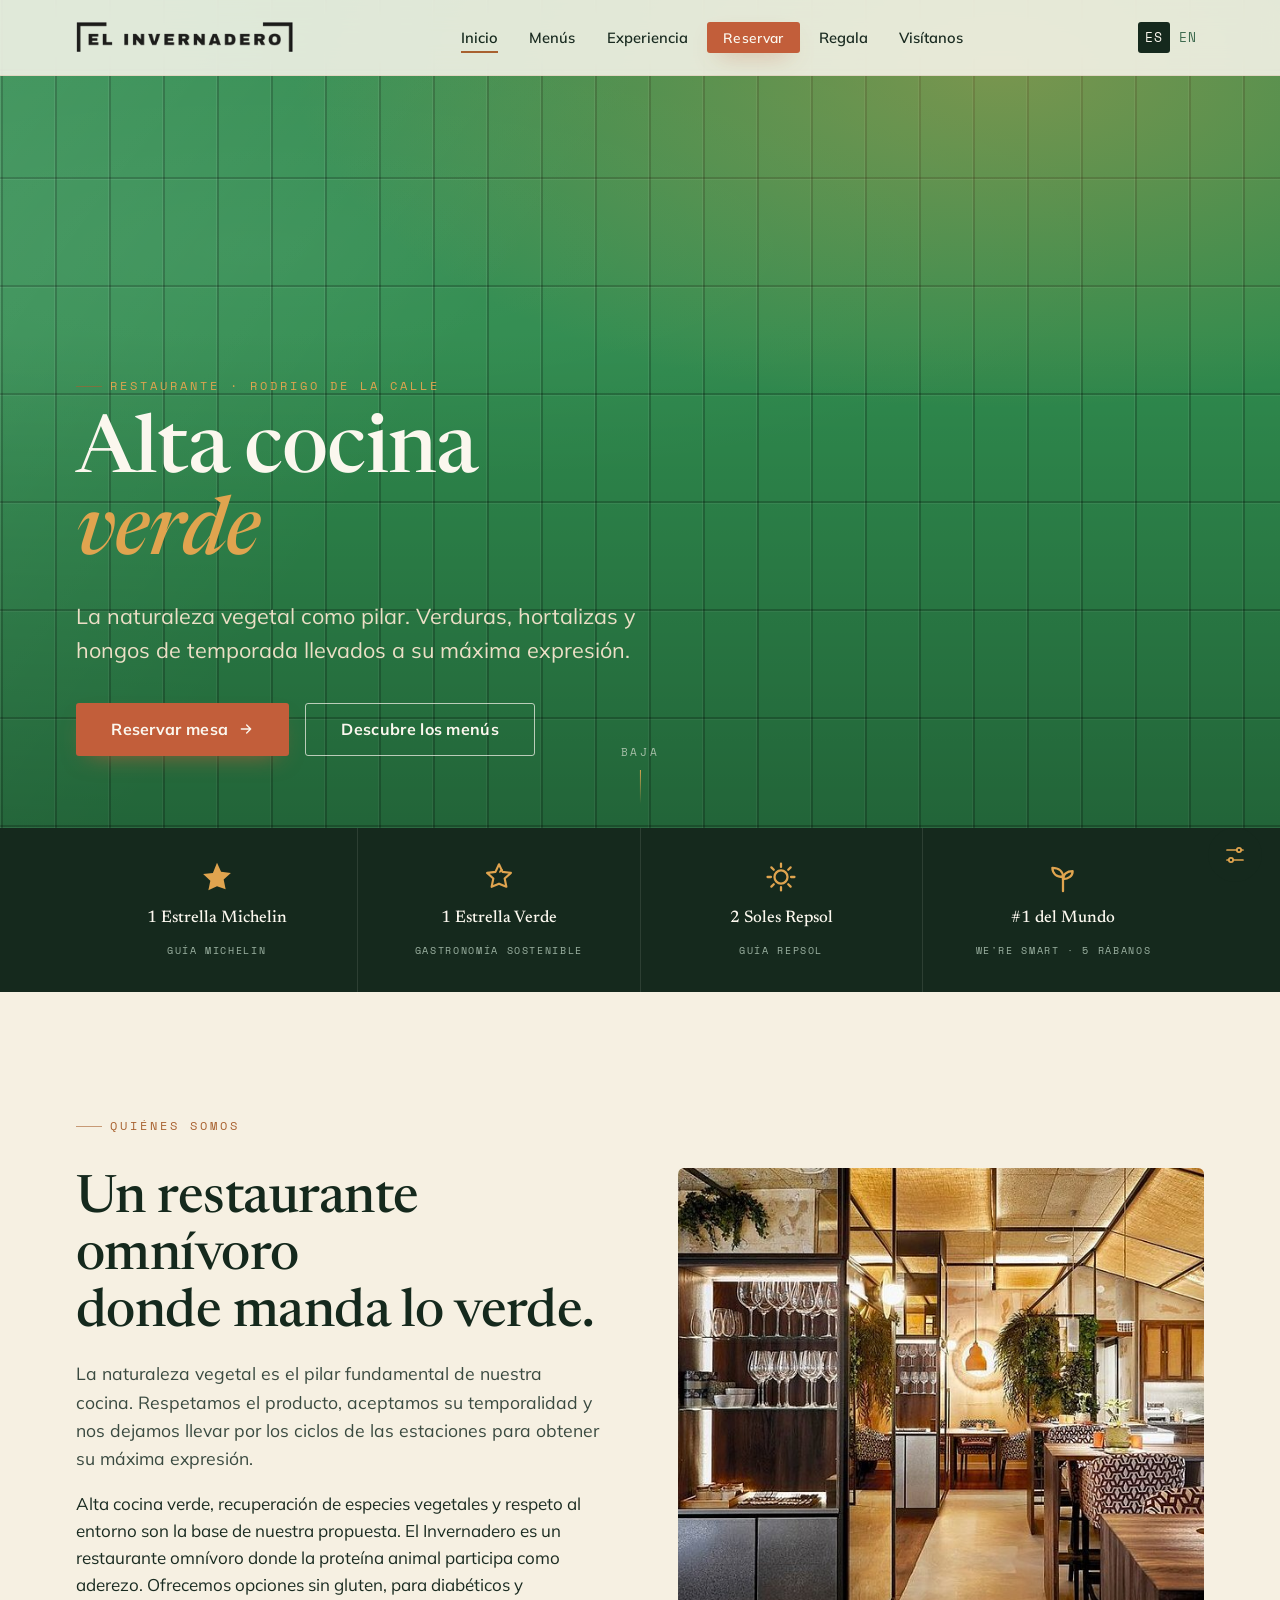
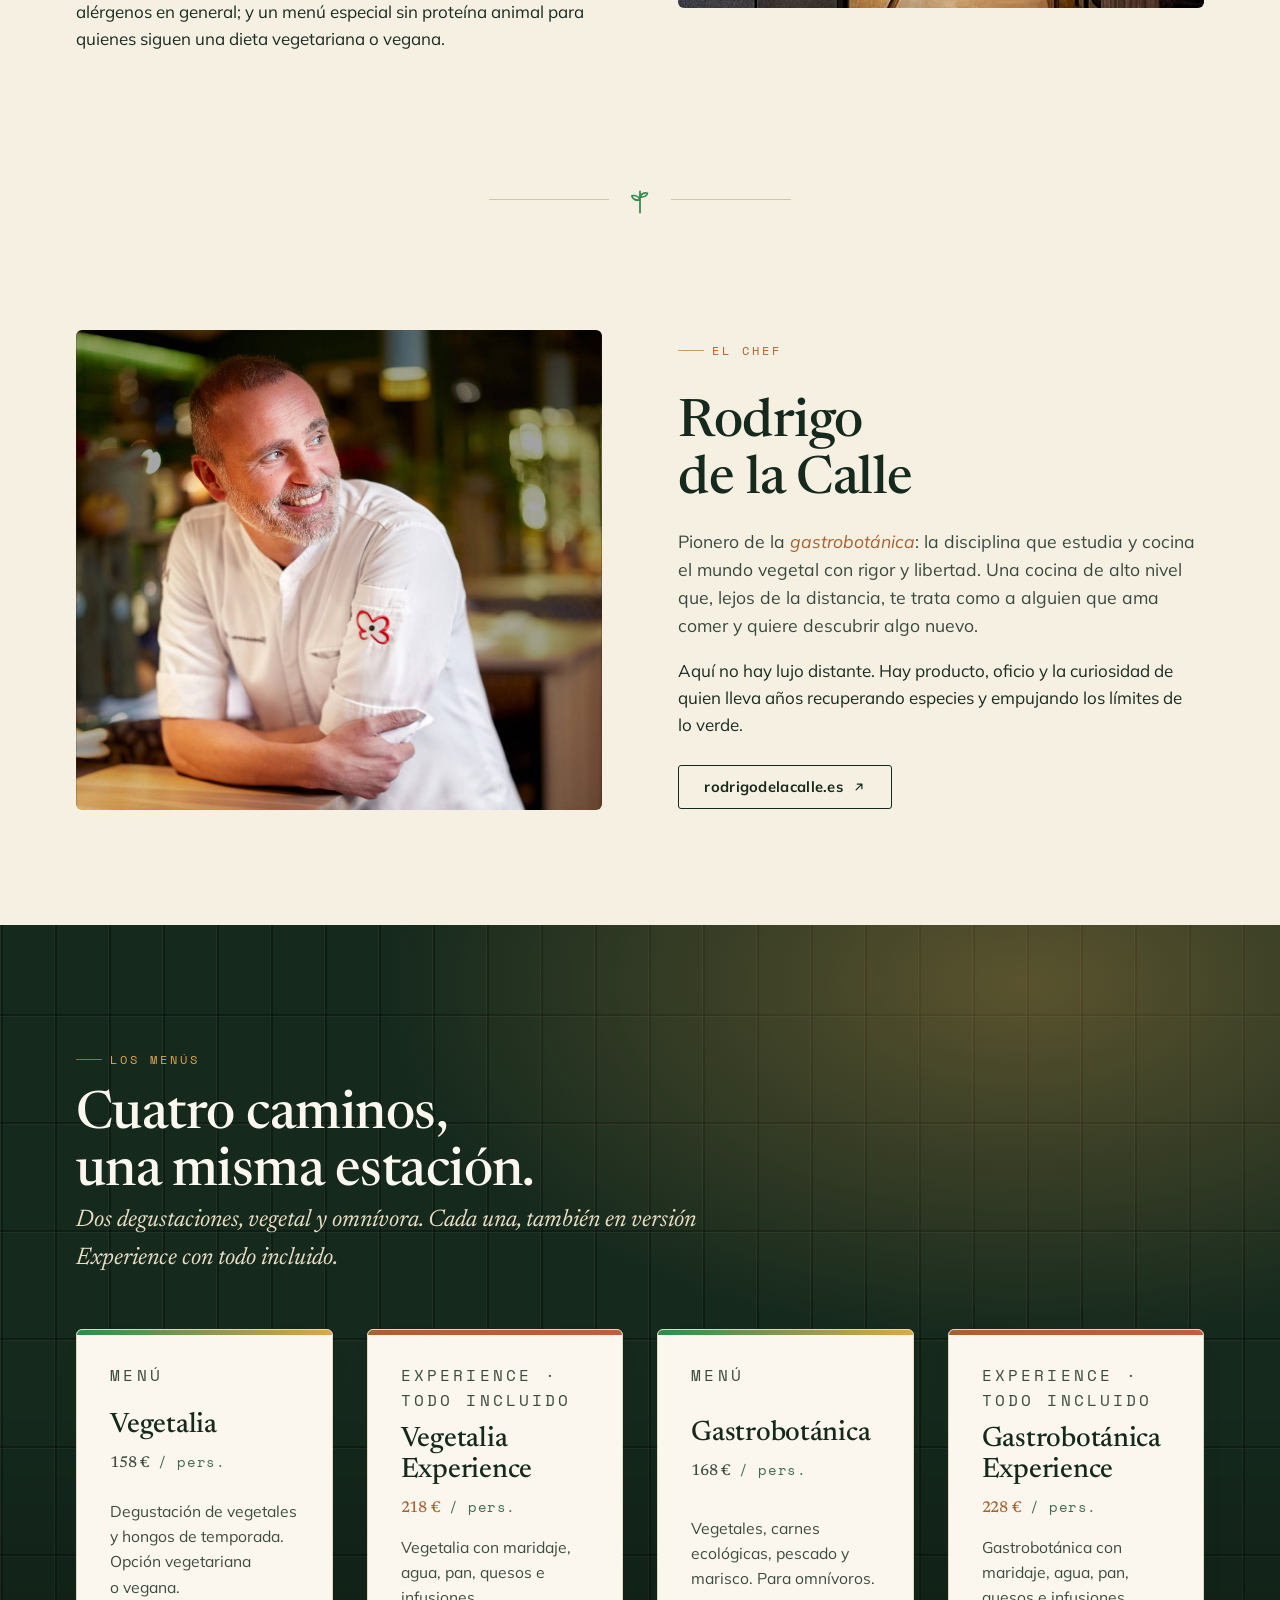
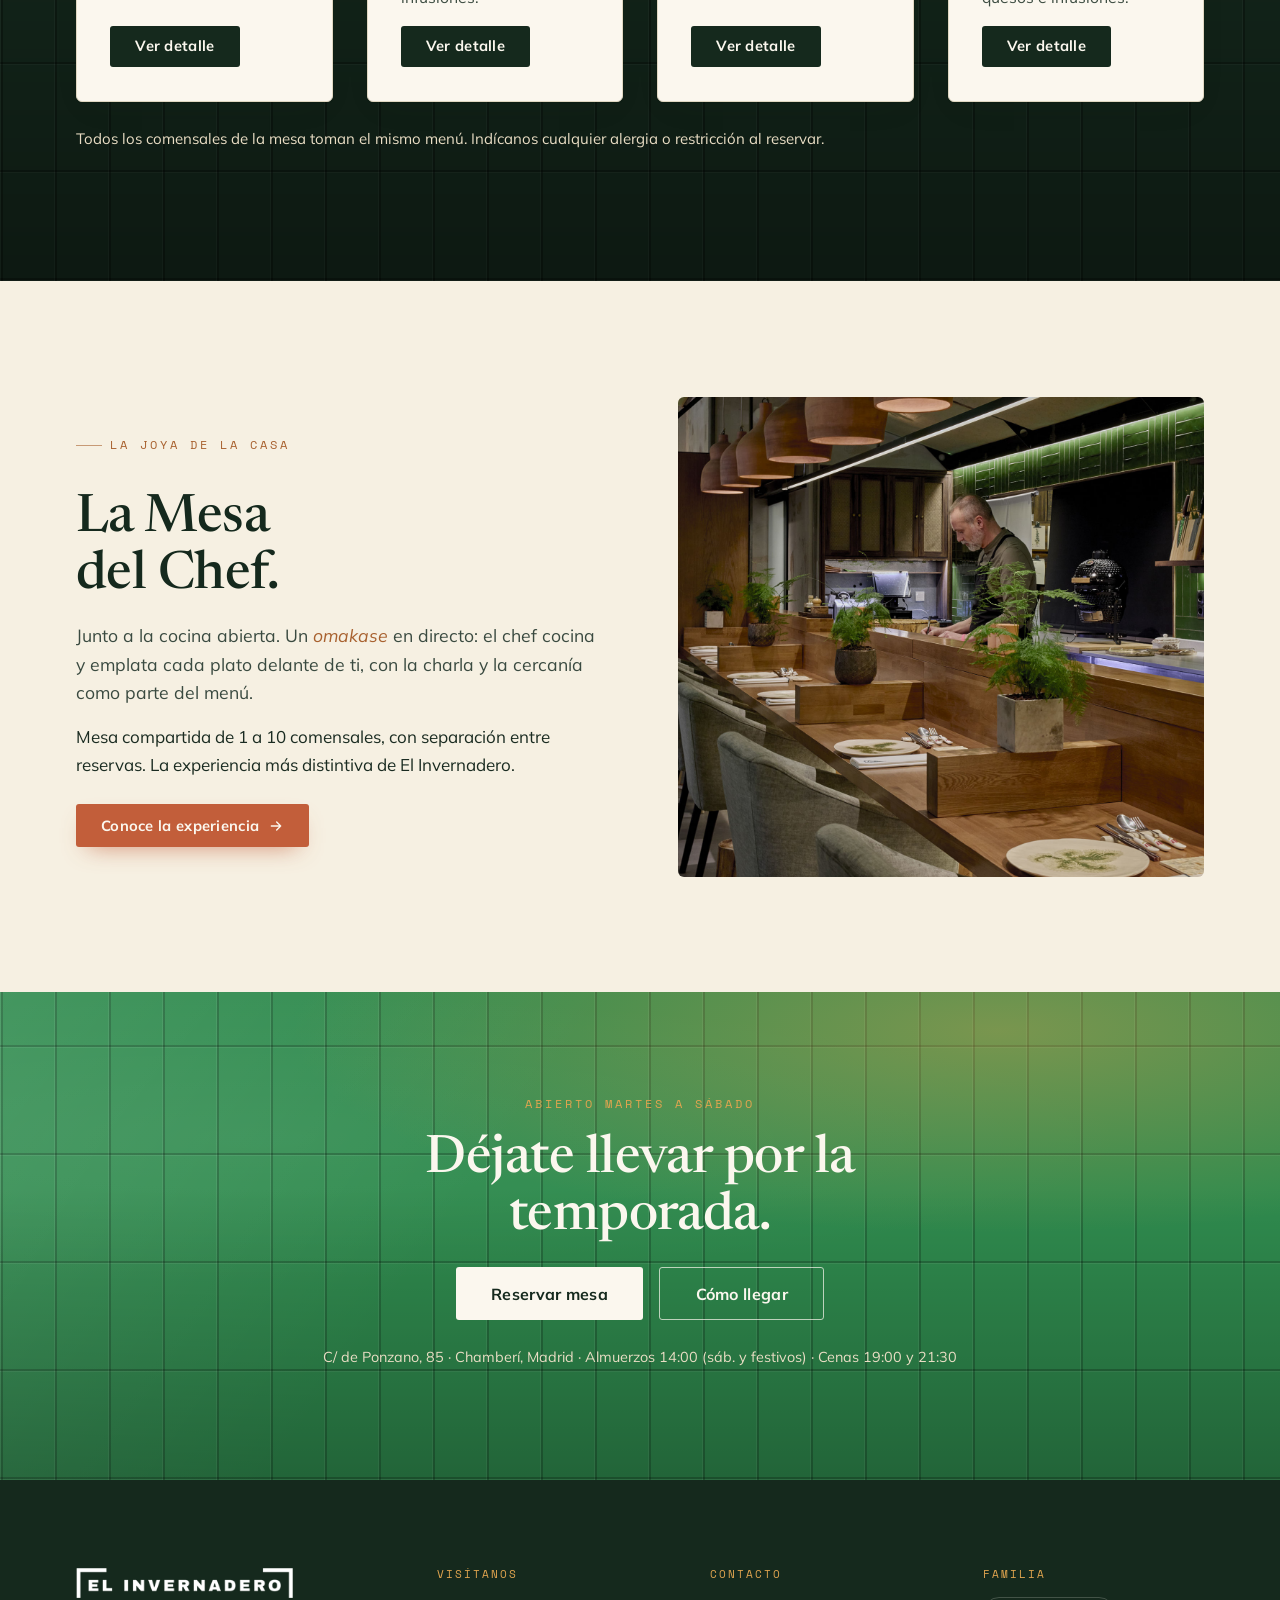
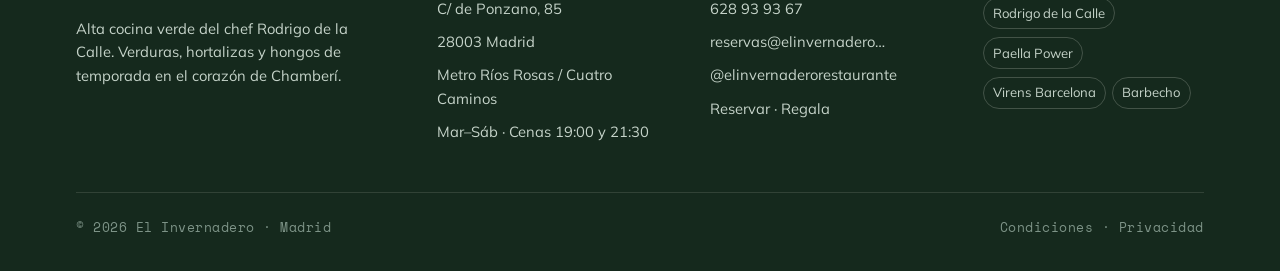
==== commit 13dafbc4: "Several fixes and improvements" ====
--- a/index.html
+++ b/index.html
@@ -96,7 +96,7 @@
     </div>
     <div class="media reveal" data-d="1" style="min-height:440px;">
       <!-- FOTO REAL: equipo de sala y cocina frente a la pared de azulejo verde -->
-      <img src="assets/img/equipo.jpg" alt="Equipo de El Invernadero frente a la pared de azulejo verde esmeralda, con estantería de cristalería y plantas" loading="lazy" style="position:absolute;inset:0;width:100%;height:100%;object-fit:cover;">
+      <img src="assets/img/sala.png" alt="Interior de El Invernadero: sala con cocina abierta, cristalería y jardín vertical" loading="lazy" style="position:absolute;inset:0;width:100%;height:100%;object-fit:cover;">
     </div>
   </div>
 </section>
@@ -110,8 +110,7 @@
 <section class="seccion">
   <div class="envoltura split">
     <div class="media reveal" style="min-height:480px;order:-1;">
-      <!-- FOTO: chef Rodrigo de la Calle -->
-      <div class="ph" style="position:absolute;inset:0;" data-label="Retrato · Chef Rodrigo de la Calle"></div>
+      <img src="assets/img/rodrigo.png" alt="Rodrigo de la Calle, chef de El Invernadero, apoyado en la barra de la cocina abierta con chaquetilla Michelin" loading="lazy" style="position:absolute;inset:0;width:100%;height:100%;object-fit:cover;object-position:center top;">
     </div>
     <div class="col-prosa reveal" data-d="1">
       <p class="eyebrow">El chef</p>
@@ -185,7 +184,7 @@
     </div>
     <div class="media reveal" data-d="1" style="min-height:480px;">
       <!-- FOTO REAL: la cocina abierta / mesa del chef contra el azulejo verde -->
-      <img src="assets/img/cocina-abierta.jpg" alt="La Mesa del Chef de El Invernadero: cocina abierta con cristalería de laboratorio y alambiques de cobre contra la pared de azulejo verde" loading="lazy" style="position:absolute;inset:0;width:100%;height:100%;object-fit:cover;">
+      <img src="assets/img/mesa-chef.jpg" alt="La Mesa del Chef de El Invernadero: barra de madera frente a la cocina abierta con azulejo verde y plantas de temporada" loading="lazy" style="position:absolute;inset:0;width:100%;height:100%;object-fit:cover;">
     </div>
   </div>
 </section>
--- a/assets/styles.css
+++ b/assets/styles.css
@@ -430,7 +430,8 @@
 .cover-volver:hover svg{transform:translateX(-3px);}
 .cover-menu{font-family:var(--mono);font-size:.7rem;letter-spacing:.1em;text-transform:uppercase;color:var(--verde-bosque);background:var(--ambar);padding:.45em .9em;border-radius:99px;}
 .cover-wrap{max-width:1000px;margin:0 auto;}
-.cover-iframe{width:100%;min-height:820px;border:0;border-radius:10px;display:block;background:var(--verde-bosque);box-shadow:0 24px 60px -28px rgba(0,0,0,.6);}
+.cover-iframe{width:100%;min-height:660px;border:0;border-radius:10px;display:block;background:var(--verde-bosque);box-shadow:0 24px 60px -28px rgba(0,0,0,.6);}
+@media (max-width:760px){.cover-iframe{min-height:900px;}}
 
 /* ---------- CITA / FILOSOFÍA ---------- */
 .cita{max-width:24ch;font-family:var(--serif);font-style:italic;font-size:clamp(1.8rem,3.4vw,2.8rem);line-height:1.22;color:var(--verde-bosque);}
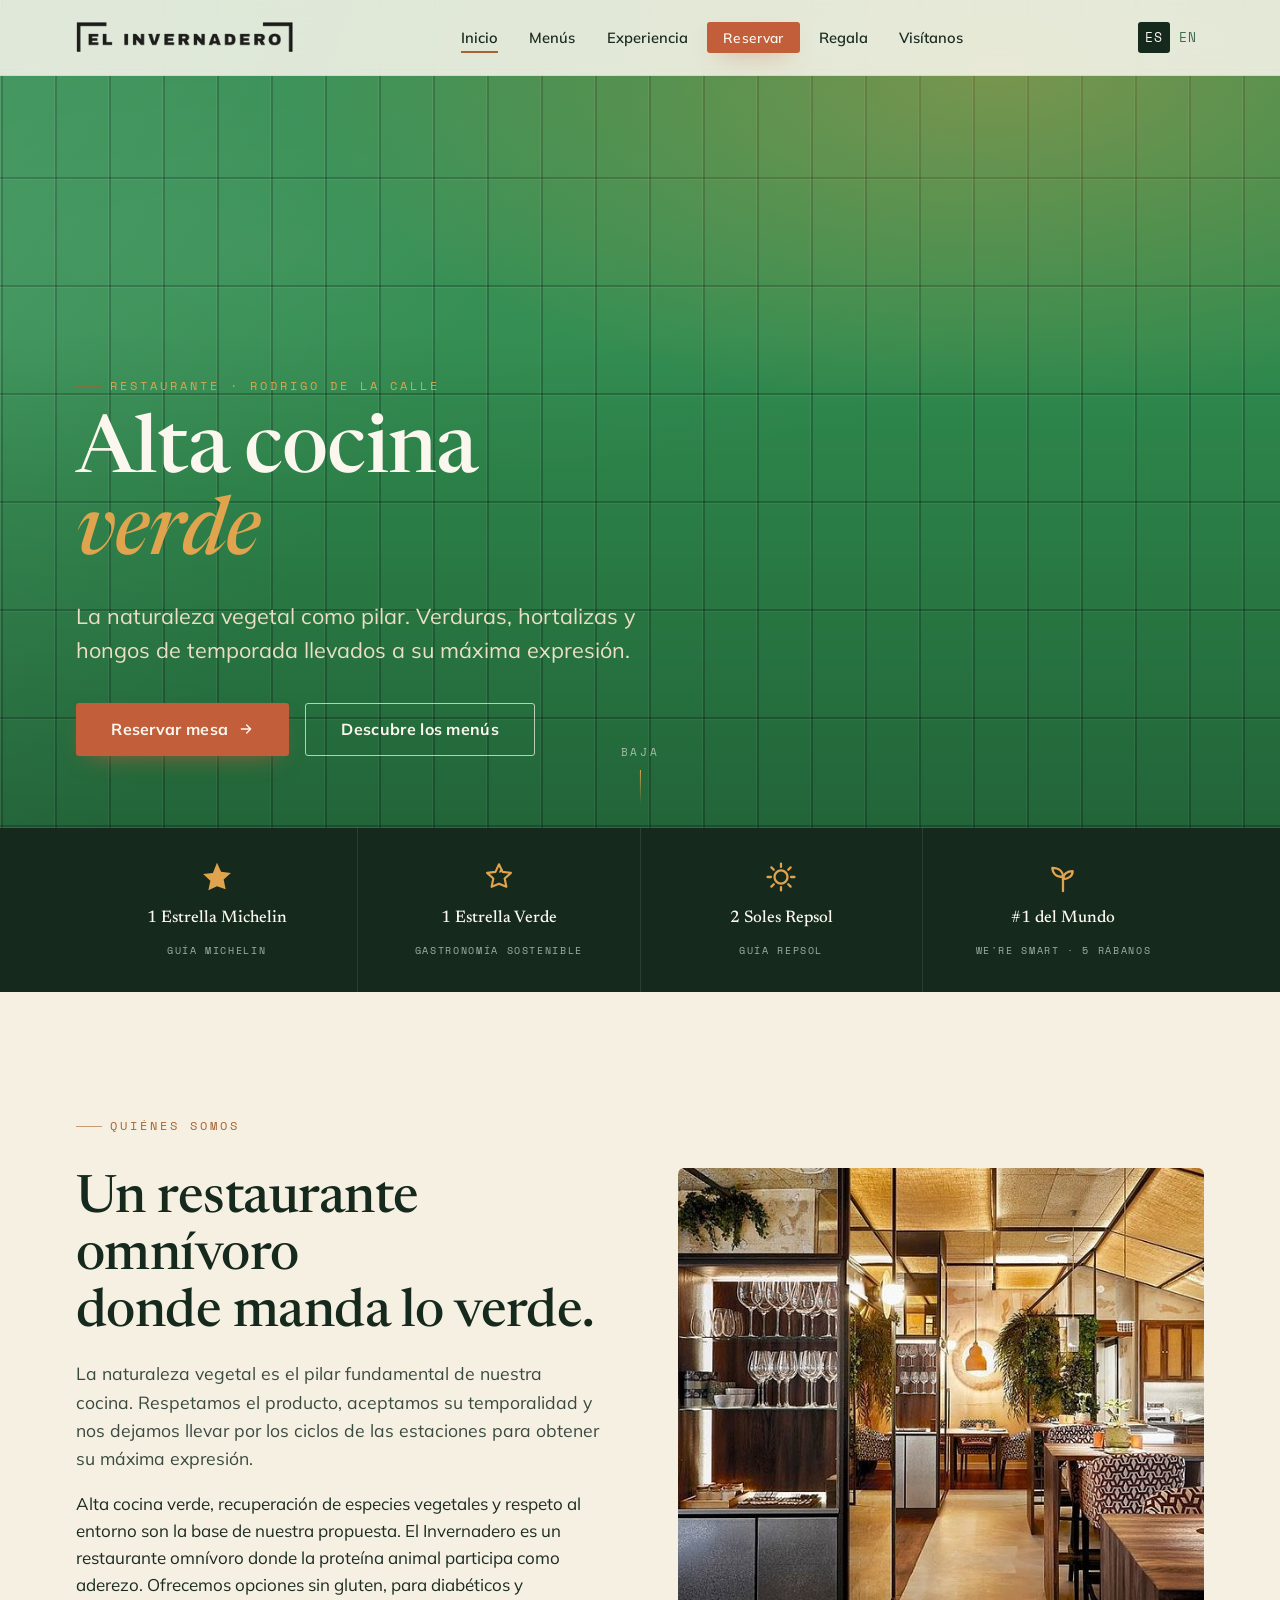
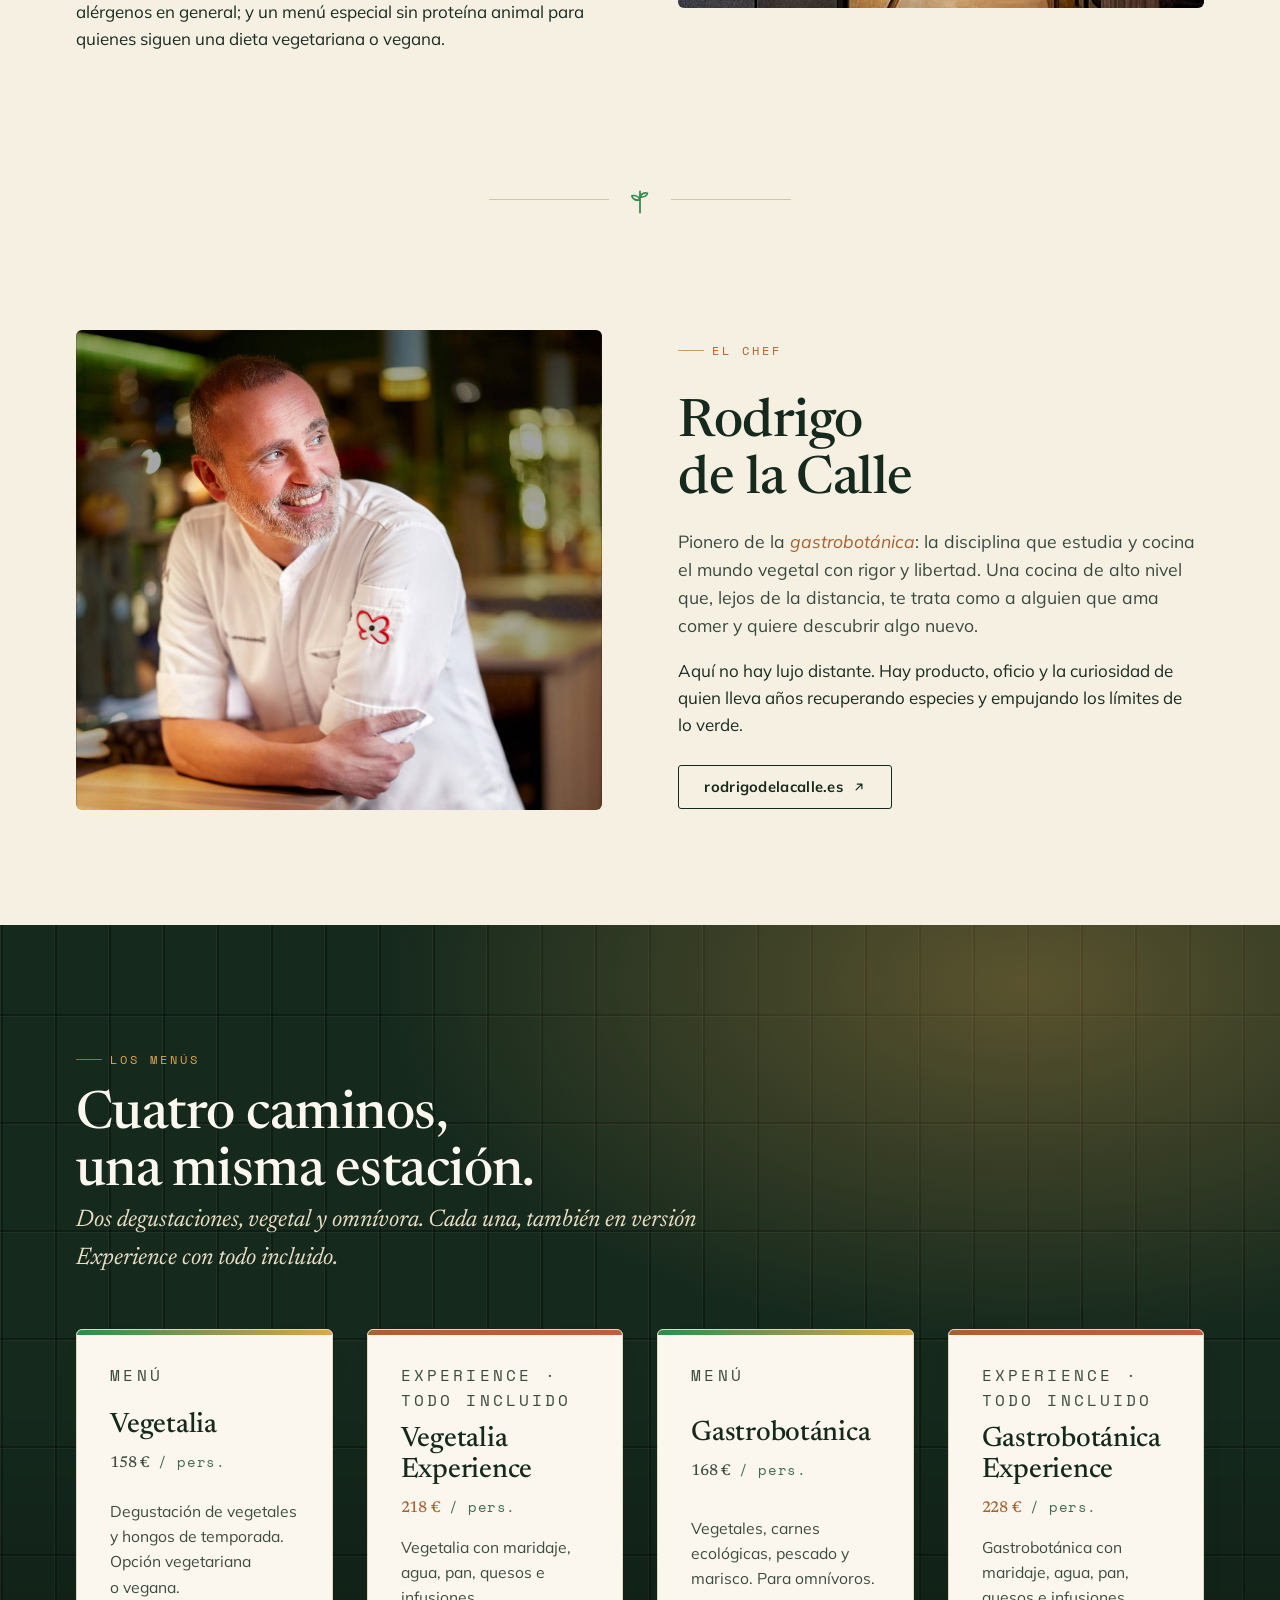
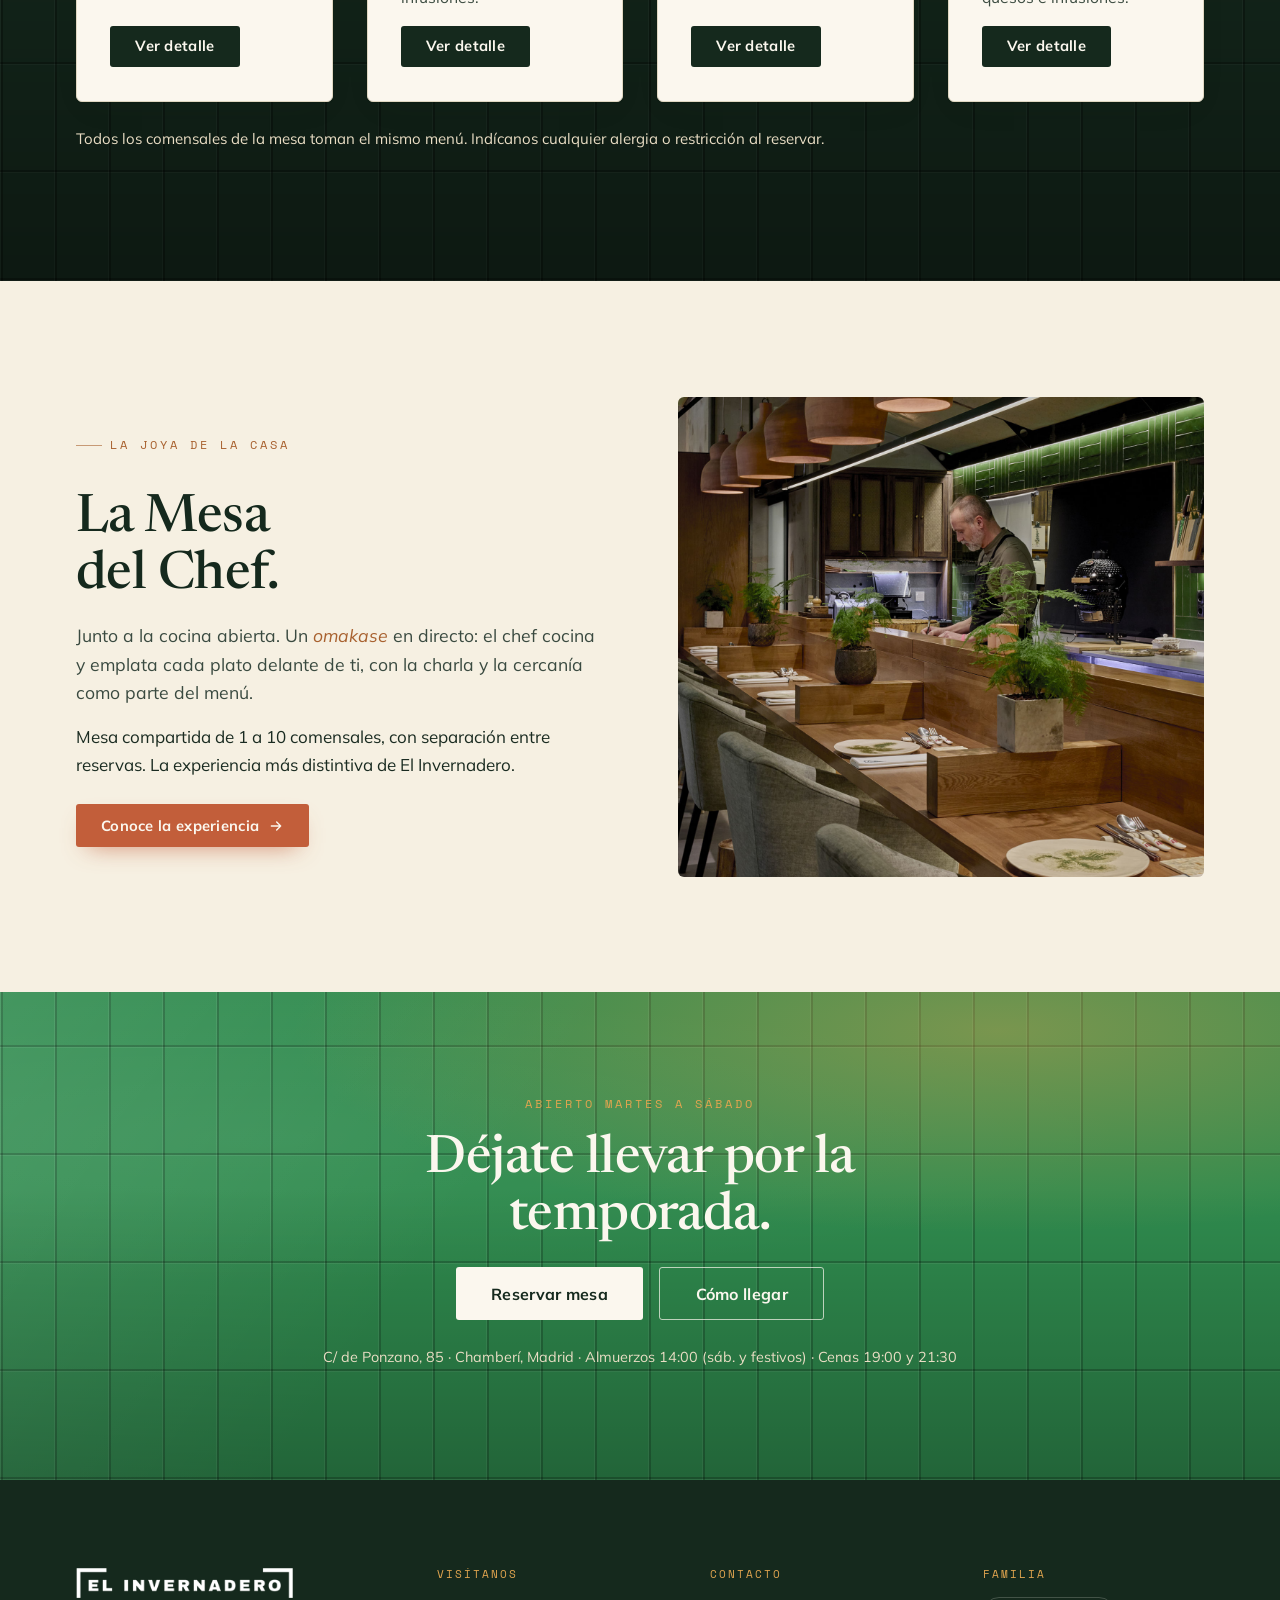
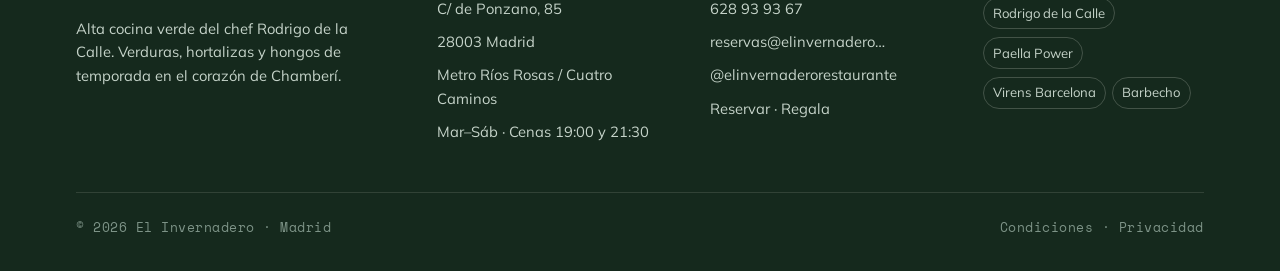
==== commit 91f65026: "Several fixes and improvements" ====
--- a/index.html
+++ b/index.html
@@ -235,21 +235,21 @@
         <h4>Familia</h4>
         <div class="pie__hermanas">
           <a href="https://rodrigodelacalle.es" target="_blank" rel="noopener">Rodrigo de la Calle</a>
-          <a href="#">Paella Power</a>
-          <a href="#">Virens Barcelona</a>
-          <a href="#">Barbecho</a>
+          <a href="https://paellapower.com" target="_blank" rel="noopener">Paella Power</a>
+          <a href="https://www.virensbarcelona.com" target="_blank" rel="noopener">Virens Barcelona</a>
+          <a href="https://barbechobar.com" target="_blank" rel="noopener">Barbecho</a>
         </div>
       </div>
     </div>
     <div class="pie__bottom">
       <span>© 2026 El Invernadero · Madrid</span>
-      <span><a href="#">Condiciones</a> · <a href="#">Privacidad</a></span>
+      <span>Condiciones · Privacidad</span>
     </div>
   </div>
 </footer>
 
 <!-- ===================== AJUSTES ===================== -->
-<button class="ajustes-btn" aria-label="Ajustes de diseño" aria-expanded="false">
+<button class="ajustes-btn" aria-label="Ajustes de diseño" aria-expanded="false" style="display:none">
   <svg viewBox="0 0 24 24" fill="none" stroke="currentColor" stroke-width="1.7" stroke-linecap="round" aria-hidden="true"><path d="M4 7h10M18 7h2M4 17h2M10 17h10"/><circle cx="16" cy="7" r="2.2"/><circle cx="8" cy="17" r="2.2"/></svg>
 </button>
 <aside class="ajustes" role="dialog" aria-label="Ajustes de diseño">
